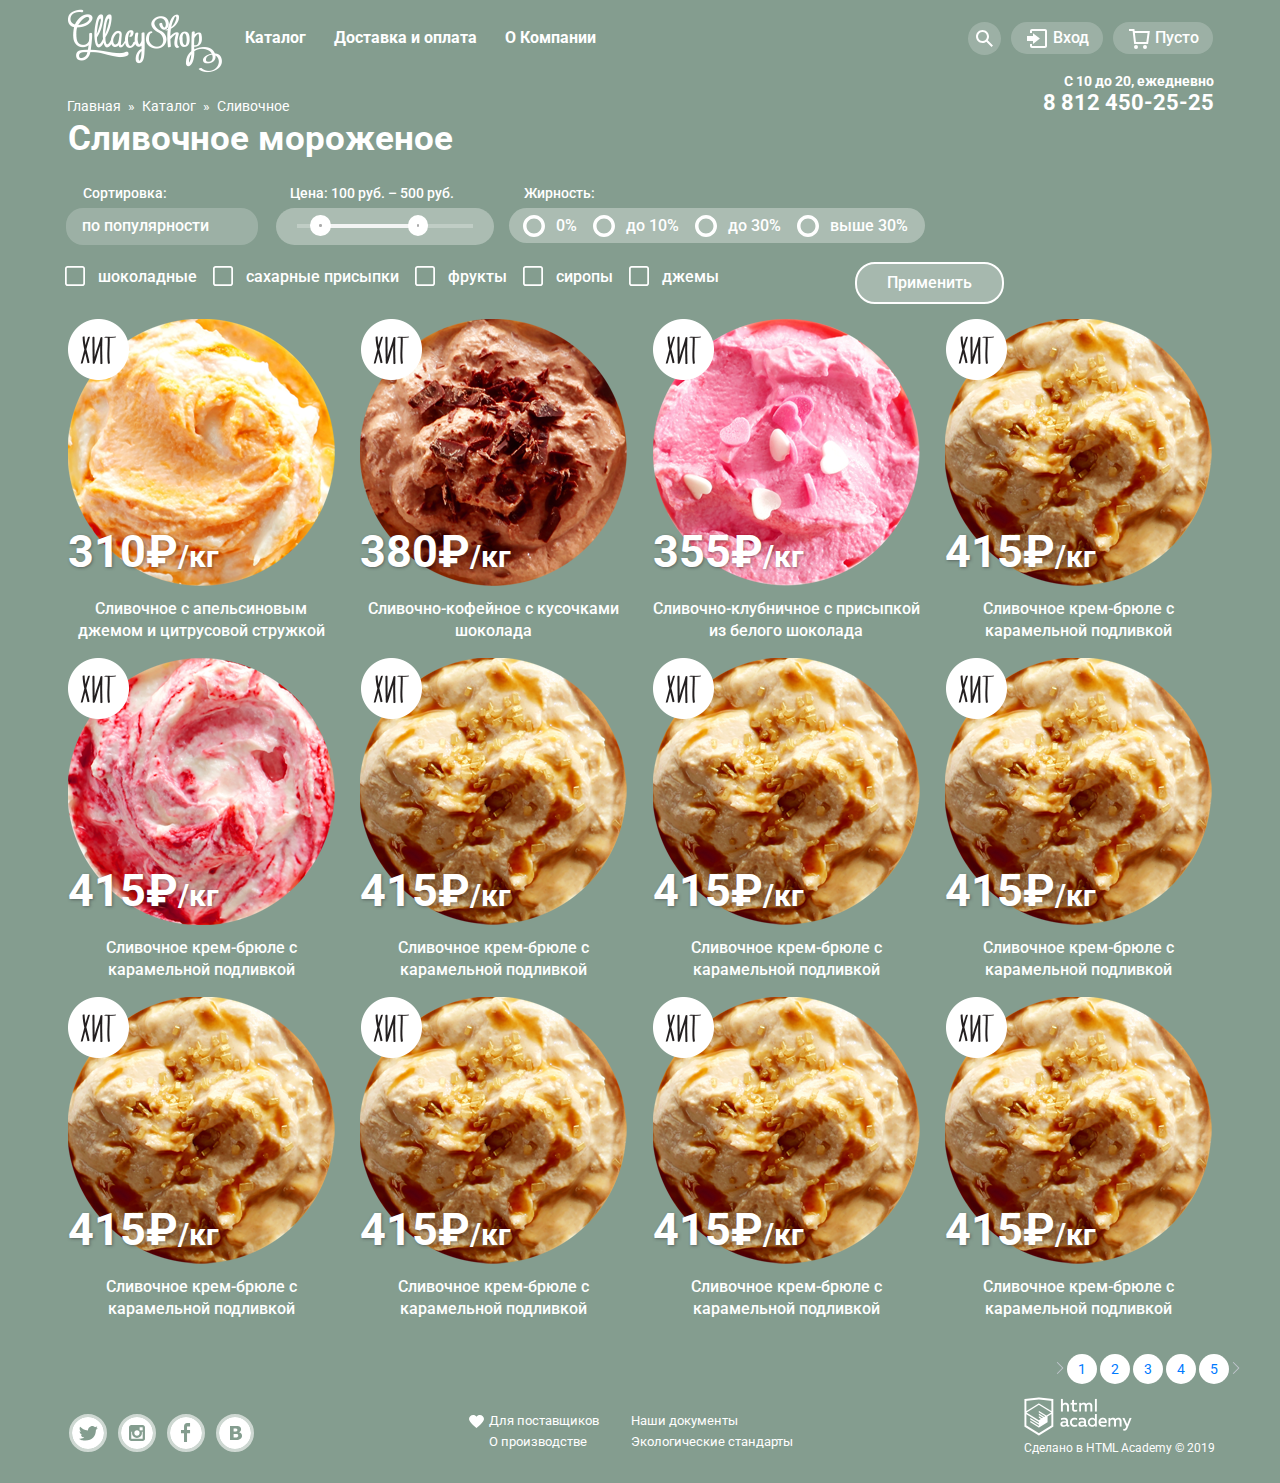
==== catalog.html @ a0095e13 "commit" ====
<!DOCTYPE html>
<html lang="en">

<head>
  <meta charset="UTF-8">
  <meta name="viewport" content="width=900, initial-scale=1.0">
  <meta http-equiv="X-UA-Compatible" content="ie=edge">
  <link href="https://fonts.googleapis.com/css?family=Roboto:700,900,500&subset=latin,cyrillic" rel="stylesheet"
    type="text/css">
  <link rel="stylesheet" href="css/bootstrap.css">
  <link rel="stylesheet" href="css/normalize.css" />
  <link rel="stylesheet" href="css/style.css" />
  <title>Document</title>
</head>

<body>
  <!--
  <input type="radio" class="visually-hidden" id="product-1" name="toggle" checked>
  <input type="radio" class="visually-hidden" id="product-2" name="toggle">
  <input type="radio" class="visually-hidden" id="product-3" name="toggle">
  -->
  <div class="wrapper-content">
    <header>
      <div class="header-container">
        <div class="col-logo">
          <a class="top-logo" href="#smth"><img src="img/top-logo.png" alt="Логотип"></a>
        </div>
        <div class="col-navigation">
          <div class="navigation-wrapper">
            <ul class="navigation-list">
              <li><a href="catalog.html">Каталог</a></li>
              <li><a href="#smth">Доставка и оплата</a></li>
              <li><a href="#smth">О Компании</a></li>
            </ul>
          </div>
        </div>
        <div class="col-profile">
          <div class="menu-item_right">
            <ul class="menu-list">
              <li><a class="cont-loupe" href="#smth"></a></li>
              <li><a class="cont-enter" href="#smth">Вход</a></li>
              <li><a class="cont-basket" href="#smth">Пусто</a></li>
            </ul>
            <div class="contacts">
              <p class="graph">С 10 до 20, ежедневно</p>
              <p class="tel">8 812 450-25-25</p>
            </div>
          </div>
        </div>
      </div>
    </header>
    <main>
      <div class="container">
        <div class="row">
          <div class="col-3">
            <div class="broadcrumps">
              <ul class="broadcrumps-list">
                <li>Главная</li>
                <li>Каталог</li>
                <li>Сливочное</li>
              </ul>
            </div>
          </div>
        </div>
      </div>
      <div class="headline">
        <div class="container">
          <div class="row">
            <div class="col-5">
              <h1 class="milky-icecream">Сливочное мороженое</h1>
            </div>
          </div>
        </div>
      </div>
      <div class="sort-wrapper">
        <div class="col-sort">
          <div class="sort">
            <p class="sort-label">Сортировка:</p>
            <p class="sort-span">по популярности</p>
          </div>
        </div>
        <div class="col-cost">
          <div class="cost">
            <p class="cost-label">Цена: 100 руб. – 500 руб.</p>
            <div class="wrapper-controller">
              <div class="long-line"></div>
              <div class="short-line"></div>
              <div class="sircle-sml_left"></div>
              <div class="sircle-sml_right"></div>
            </div>
          </div>
        </div>
        <div class="col-fatty">
          <div class="fatness-block">
            <fieldset class="fatness">
              <p class="fatness-paragraph">Жирность:</p>
              <label class="checkbox-label">
                <p><label class="filter-checkbox">
                    <input class="visually-hidden" type="checkbox">
                    <span class="checkbox-circle"></span>
                    0%
                  </label>
                </p>
                <p><label class="filter-checkbox">
                    <input class="visually-hidden" type="checkbox">
                    <span class="checkbox-circle"></span>
                    до 10%
                  </label>
                </p>
                <p><label class="filter-checkbox">
                    <input class="visually-hidden" type="checkbox">
                    <span class="checkbox-circle"></span>
                    до 30%
                  </label>
                </p>
                <p><label class="filter-checkbox">
                    <input class="visually-hidden" type="checkbox">
                    <span class="checkbox-circle"></span>
                    выше 30%
                  </label>
                </p>
              </label>
            </fieldset>
          </div>
        </div>
      </div>
      <div class="container">
        <div class="row">
          <div class="col-8">
            <div class="fillers">
              <fieldset class="square">
                <p><label class="filter-checkbox">
                    <input class="visually-hidden" type="checkbox">
                    <span class="checkbox-square"></span>
                    шоколадные
                  </label>
                </p>
                <p><label class="filter-checkbox">
                    <input class="visually-hidden" type="checkbox">
                    <span class="checkbox-square"></span>
                    сахарные присыпки
                  </label>
                </p>
                <p><label class="filter-checkbox">
                    <input class="visually-hidden" type="checkbox">
                    <span class="checkbox-square"></span>
                    фрукты
                  </label>
                </p>
                <p><label class="filter-checkbox">
                    <input class="visually-hidden" type="checkbox">
                    <span class="checkbox-square"></span>
                    сиропы
                  </label>
                </p>
                <p><label class="filter-checkbox">
                    <input class="visually-hidden" type="checkbox">
                    <span class="checkbox-square"></span>
                    джемы
                  </label>
                </p>
              </fieldset>
            </div>
          </div>
          <div class="col-1"><button class="apply-button">Применить</button></div>
        </div>
      </div>
      <section class="item-ice">
        <div class="container">
          <div class="row no-gutters">
            <div class="col-3">
              <div class="ice-wrapper">
                <img src="img/ice-1.png" alt="Картинки мороженного" class="item-ice_1" href="#smth">
                <p class="ice-cost">310₽<span>/кг</span></p>
              </div>
              <div class="text-wrapper">
                <p class="text-about-ice">Сливочное с апельсиновым джемом и цитрусовой стружкой</p>
              </div>
            </div>
            <div class="col-3">
              <div class="ice-wrapper">
                <img src="img/ice-2.png" alt="Картинки мороженного" class="item-ice_1" href="#smth">
                <p class="ice-cost">380₽<span>/кг</span></p>
              </div>
              <div class="text-wrapper">
                <p class="text-about-ice">Сливочно-кофейное с кусочками шоколада</p>
              </div>
            </div>
            <div class="col-3">
              <div class="ice-wrapper">
                <img src="img/ice-3.png" alt="Картинки мороженного" class="item-ice_1" href="#smth">
                <p class="ice-cost">355₽<span>/кг</span></p>
              </div>
              <div class="text-wrapper">
                <p class="text-about-ice">Сливочно-клубничное с присыпкой из белого шоколада</p>
              </div>
            </div>
            <div class="col-3">
              <div class="ice-wrapper">
                <img src="img/ice-4.png" alt="Картинки мороженного" class="item-ice_1" href="#smth">
                <p class="ice-cost">415₽<span>/кг</span></p>
              </div>
              <div class="text-wrapper">
                <p class="text-about-ice">Сливочное крем-брюле с карамельной подливкой</p>
              </div>
            </div>
            <!---->
            <div class="col-3">
              <div class="ice-wrapper">
                <img src="img/milky-br.png" alt="Картинки мороженного" class="item-ice_1" href="#smth">
                <p class="ice-cost">415₽<span>/кг</span></p>
              </div>
              <div class="text-wrapper">
                <p class="text-about-ice">Сливочное крем-брюле с карамельной подливкой</p>
              </div>
            </div>
            <div class="col-3">
              <div class="ice-wrapper">
                <img src="img/ice-4.png" alt="Картинки мороженного" class="item-ice_1" href="#smth">
                <p class="ice-cost">415₽<span>/кг</span></p>
              </div>
              <div class="text-wrapper">
                <p class="text-about-ice">Сливочное крем-брюле с карамельной подливкой</p>
              </div>
            </div>
            <div class="col-3">
              <div class="ice-wrapper">
                <img src="img/ice-4.png" alt="Картинки мороженного" class="item-ice_1" href="#smth">
                <p class="ice-cost">415₽<span>/кг</span></p>
              </div>
              <div class="text-wrapper">
                <p class="text-about-ice">Сливочное крем-брюле с карамельной подливкой</p>
              </div>
            </div>
            <div class="col-3">
              <div class="ice-wrapper">
                <img src="img/ice-4.png" alt="Картинки мороженного" class="item-ice_1" href="#smth">
                <p class="ice-cost">415₽<span>/кг</span></p>
              </div>
              <div class="text-wrapper">
                <p class="text-about-ice">Сливочное крем-брюле с карамельной подливкой</p>
              </div>
            </div>
            <!---->
            <!---->
            <div class="col-3">
              <div class="ice-wrapper">
                <img src="img/ice-4.png" alt="Картинки мороженного" class="item-ice_1" href="#smth">
                <p class="ice-cost">415₽<span>/кг</span></p>
              </div>
              <div class="text-wrapper">
                <p class="text-about-ice">Сливочное крем-брюле с карамельной подливкой</p>
              </div>
            </div>
            <div class="col-3">
              <div class="ice-wrapper">
                <img src="img/ice-4.png" alt="Картинки мороженного" class="item-ice_1" href="#smth">
                <p class="ice-cost">415₽<span>/кг</span></p>
              </div>
              <div class="text-wrapper">
                <p class="text-about-ice">Сливочное крем-брюле с карамельной подливкой</p>
              </div>
            </div>
            <div class="col-3">
              <div class="ice-wrapper">
                <img src="img/ice-4.png" alt="Картинки мороженного" class="item-ice_1" href="#smth">
                <p class="ice-cost">415₽<span>/кг</span></p>
              </div>
              <div class="text-wrapper">
                <p class="text-about-ice">Сливочное крем-брюле с карамельной подливкой</p>
              </div>
            </div>
            <div class="col-3">
              <div class="ice-wrapper">
                <img src="img/ice-4.png" alt="Картинки мороженного" class="item-ice_1" href="#smth">
                <p class="ice-cost">415₽<span>/кг</span></p>
              </div>
              <div class="text-wrapper">
                <p class="text-about-ice">Сливочное крем-брюле с карамельной подливкой</p>
              </div>
            </div>
            <!---->
          </div>
        </div>
      </section>
      <div class="number-page_item">
        <ul class="number-list">
          <li><a href="#smth" class="number-page">1</a></li>
          <li><a href="#smth" class="number-page">2</a></li>
          <li><a href="#smth" class="number-page">3</a></li>
          <li><a href="#smth" class="number-page">4</a></li>
          <li><a href="#smth" class="number-page">5</a></li>
        </ul>
      </div>
    </main>
    <footer>
      <div class="footer-wrapper">
        <div class="col-social">
          <ul class="social">
            <li><a href="#smth" class="social-img"><img src="img/twitter.svg" alt="Картинка социальной сети"
                  class="soc"></a></li>
            <li><a href="#smth" class="social-img"><img src="img/insta.svg" alt="Картинка социальной сети"
                  class="soc"></a></li>
            <li><a href="#smth" class="social-img"><img src="img/fb.svg" alt="Картинка социальной сети" class="soc"></a>
            </li>
            <li><a href="#smth" class="social-img"><img src="img/vk.svg" alt="Картинка социальной сети" class="soc"></a>
            </li>
          </ul>
        </div>
        <div class="col-links">
          <div class="footer-wrapp">
            <div class="suppliers">
              <ul class="adress-suppliers">
                <li><a href="#smth" class="for-supp">
                    Для поставщиков
                  </a></li>
                <li><a href="#smth" class="about-production">
                    О производстве
                  </a></li>
              </ul>
            </div>
            <div class="documents">
              <ul class="our-documents">
                <li><a href="#smth" class="documentation">
                    Наши документы
                  </a></li>
                </li>
                <li><a href="#smth" class="eco-standarts">
                    Экологические стандарты
                  </a></li>
                </li>
              </ul>
            </div>
          </div>
        </div>
        <div class="col-siteby">
          <ul class="logo-list">
            <li><a class="logo-img" href="#smth"><img src="img/logo-academy.png" alt="Логотип HTMLACADEMY">
              </a></li>
            <li>Cделано в<a class="site-by" href="#smth"> HTML Academy </a>© 2019</li>
          </ul>
        </div>
      </div>
    </footer>
</body>

</html>
---- css/style.css ----
body {
  min-width: 900px;
  margin: 0 auto;
  padding: 0;
  font-family: 'Roboto', 'PT Sans', sans-serif;
  font-size: 14px;
  color: #000000;
  background-color: #849d8f;
}
a {
  text-decoration: none;
}
ul,
li {
  padding: 0;
  margin: 0;
  list-style: none;
}
.visually-hidden {
  position: absolute;
  clip: rect(0 0 0 0);
  width: 1px;
  height: 1px;
  margin: -1px;
}
header {
  padding: 9px 0;
}
.navigation-wrapper {
  height: 100%;
  width: 100%;
  margin-left: 3px;
}
.col-logo {
  width: 154px;
}
.col-navigation {
  flex-grow: 1;
  padding: 0 2.2%;
}
.col-profile {
  width: 249px;
  position: relative;
}
.top-logo {
  margin-left: 5px;
}
.navigation-list{
  height: 100%;
  display: flex;
  align-items: center;
  margin-top: -3px;
}
.navigation-list li {
  display: inline-block;
}
.navigation-list a {
  display: block;
  color: #ffffff;
  font-family: Roboto;
  font-size: 16px;
  font-weight: 700;
  line-height: 18px;
}
.navigation-list li:nth-child(1) a{
  padding: 0px 14px 0 0;
}
.navigation-list li:nth-child(2) a{
  padding: 0px 14px;
}
.navigation-list li:nth-child(3) a{
  padding: 0px 14px;
}
.cont-loupe {
  position: relative;
  width: 33px;
  height: 33px;
  cursor: pointer;
  background-color: rgba(255,254,255,0.2);
  border-radius: 50%;
}
.cont-loupe::before {
  content: '';
  background: url(../img/loupe.svg);
  background-repeat: no-repeat;
  width: 100%;
  height: 100%;
  position: absolute;
  top: 8px;
  left: 8px;
  opacity: 1;
}
.menu-item_right {
  height: 100%;
}
.menu-list {
  height: 100%;
  display: flex;
  align-items: center;
  margin-top: -3px;
}
.menu-list li{
  display: inline-block;
}
.menu-list a {
  display: block;
  color: #ffffff;
  font-family: Roboto;
  font-size: 16px;
  font-weight: 500;
  line-height: 16px;
  align-items: center;
}
.contacts {
  position: absolute;
  right: 3px;
  top: 62px;
  text-align: right;
}
.graph {
  color: #ffffff;
  font-family: Roboto;
  font-size: 14px;
  font-weight: 700;
  line-height: 16px;
  padding: 0;
  margin: 0;
  margin: 2px 0;
}
.tel {
  color: #ffffff;
  font-family: Roboto;
  font-size: 22px;
  font-weight: 700;
  line-height: 24px;
  padding: 0;
  margin: 0;
}
.cont-enter{
  position: relative;
  background-color: rgba(255,254,255,0.2);
  padding: 8px 14px 8px 42px;
  border-radius: 20px;
  margin: 0px 10px;
}
.cont-enter::before {
  content: '';
  background: url(../img/enter.svg);
  background-repeat: no-repeat;
  width: 100%;
  height: 100%;
  position: absolute;
  top: 7px;
  left: 16px;
  opacity: 1;
}
.cont-basket {
  position: relative;
  background-color: rgba(255,254,255,0.2);
  padding: 8px 14px 8px 42px;
  border-radius: 20px;
}
.cont-basket::before {
  content: '';
  background: url(../img/basket.svg);
  background-repeat: no-repeat;
  width: 100%;
  height: 100%;
  position: absolute;
  top: 7px;
  left: 16px;
  opacity: 1;
}
.main {
  position: relative;
}
.wrapper-content {
  background-repeat: no-repeat;
  background-position: top center;
  min-width: 900px;
  max-width: 1200px;
  height: 100vw;
  position: relative;
  margin: 0 auto;
}
.header-container {
  display: flex;
  flex-wrap: wrap;
  margin: 0 auto;
  padding: 0 1.9%;
}

.slider {
  min-width: 900px;
  max-width: 1200px;
}
.slider {
  position: relative;
  padding: 280px 0 0 0;
  text-align: center;
  color: #ffffff;
  margin-bottom: 13px;
}
.slide-title {
  color: #ffffff;
  font-family: Roboto;
  font-size: 60px;
  font-weight: 700;
  line-height: 60px;
  margin: 30px 0;
}
.buttons {
  padding: 9px 41px;
  box-shadow: 0 2px 2px rgba(172, 16, 0, 0.64);
  background-color: #ffffff;
  background-image: linear-gradient(to top, #e74a35 0%, #f26843 100%);
  border-radius: 50px;
  text-shadow: 0 2px 5px rgba(160, 32, 11, 0.76);
  color: #ffffff;
  font-family: Roboto;
  font-size: 32px;
  font-weight: 700;
  line-height: 44px;
  text-decoration: none;
  border: none;
  display: inline-block;
}
.buttons:hover {
  box-shadow: 0 2px 2px #ac1000;
  background-color: rgba(255, 255, 255, 0.2);
  background-color: #ffffff;
  background: linear-gradient(to bottom, #f58669 0%, #ec6f5e 100%);
}
.buttons:active {
  box-shadow: inset 0 2px 2px #942718;
  background-color: rgba(0, 0, 0, 0.07);
  background-color: #ffffff;
  background-image: linear-gradient(to top, #f26843 0%, #e74a35 100%);
}

.slider-controls label {
  border: 2px solid #ffffff;
  border-radius: 50%;
  width: 21px;
  height: 21px;
  margin-right: 8px;
  background-color: transparent;
  cursor: pointer;
}
.slider-controls {
  position: absolute;
  bottom: 42px;
  left: 27px;
  font-size: 0;
  z-index: 20;
}
.slider-item-1,
.slider-item-2,
.slider-item-3 {
  display: none;
}
.slide-block {
  display: block;
}
.checked-bg {
  background-color: #fff !important;
}
.main-section {
  margin-bottom: 40px;
}
.product-1 {
  background-color: #849d8f;
  background-image: url("../img/slider-item1.png");
  background-repeat: no-repeat;
  background-position: top center;
}
.product-2 {
  background-color: #8996a6;
  background-image: url("../img/slider-item2.png");
  background-repeat: no-repeat;
  background-position: top center;
}
.product-3 {
  background-color: #9d8b84;
  background-image: url("../img/slider-item3.png");
  background-repeat: no-repeat;
  background-position: top center;
}
  .slider-list li {
    width: 675px;
    margin: 0 auto 30px;
  }

/* offer blocks */
.promo-container {
  display: flex;
  justify-content: space-between;
  padding: 0 2.271%;
  min-height: 100%;
}
.offer-raspberry,
.offer-chocolate {
  border-radius: 15px;
  padding: 15px 18px;
}
.raspberry-container {
  width: 48.867%;
  background-image: url("../img/raspberry.jpg");
  background-repeat: no-repeat;
  border-radius: 15px;
  padding: 15px 15px 36.1px 18.2px;
}
.chocolate-container {
  width: 48.767%;
  background-image: url("../img/chocolate.jpg");
  background-repeat: no-repeat;
  border-radius: 15px;
  padding: 15px 15px 36.1px 18.2px;
}
.buy-link {
  text-align: right;
  padding: 0 1.2%;
}
.free-raspberry,
.free-chocolate {
  color: #ffffff;
  font-family: Roboto;
  font-size: 35px;
  font-weight: 700;
  line-height: 41px;
  margin: 0;
}
.offer-text {
  color: #ffffff;
  font-family: Roboto;
  font-size: 18px;
  font-weight: 700;
  line-height: 22px;
  padding: 15.5px 1px;
  min-height: 100px;
  margin-bottom: 13px;
}
.jam,
.chocolate {
  color: #ffffff;
  font-family: Roboto;
  font-size: 18px;
  font-weight: 700;
  line-height: 24px;
  box-shadow: 0 2px 2px rgba(172, 16, 0, 0.64);
  background-color: #ffffff;
  background-image: linear-gradient(to top, #e74a35 0%, #f26843 100%);
  opacity: 0.99;
  border-radius: 20px;
}
.jam {
  padding: 10px 22px 13px;
}
.chocolate {
  padding: 10px 20px 13px;
}
/* offer blocks */

/* block with ice */
.text-about-ice {
  color: #ffffff;
  font-family: Roboto;
  font-size: 16px;
  font-weight: 500;
  line-height: 22px;
  text-align: center;
  margin-top: 12px;
}
.ice-cost {
  text-shadow: 1px 1px 3px rgba(49, 50, 53, 0.5);
  color: #ffffff;
  font-family: Roboto;
  font-size: 45px;
  font-weight: 700;
  line-height: 45px;
  position: absolute;
  bottom: -9px;
}
.ice-cost span {
  text-shadow: 1px 1px 3px rgba(49, 50, 53, 0.5);
  color: #ffffff;
  font-family: Roboto;
  font-size: 30px;
  font-weight: 700;
  line-height: 45px;
}
.text-wrapper {
  padding: 0px 12px;
}
.item-ice {
  margin-bottom: 23px;
}
.item-ice_1,
.item-ice_2,
.item-ice_3 {
  max-width: 100%;
}
.ice-wrapper {
  padding: 0 12.5px;
  position: relative;
}
.ice-wrapper::before {
  content: url("../img/hit.png");
  max-width: 100%;
  position: absolute;
  top: 0px;
  left: 13px;
}
/* block with ice */

/* about us block */
.about-shop {
  color: #323232;
  font-family: Roboto;
  font-size: 24px;
  font-weight: 500;
  line-height: 30px;
  letter-spacing: 0.2px;
  margin: 16px 1.7% 0;
}
.about-item {
  background: url("../img/wafes.jpg");
  background-repeat: repeat;
  background-position: top center;
  width: 95.5%;
  border-radius: 15px;
  margin: 0 2.3% 40px 2.3%;
  padding: 8px 0 14px 0;
}
.container-item {
  /*
  background: url("../img/wafes.jpg");
  background-repeat: no-repeat;
  background-position: top center;
  */
  display: flex;
  flex-wrap: wrap;
  /*
  width: 95.5%;
  border-radius: 15px;
  margin: 0 2.3%;
  padding: 8px 0;
  */
}
.advantages-list {
  display: flex;
  flex-wrap: wrap;
  padding: 8px 8px 0 6px;
}
.advantages-list li{
  position: relative;
  width: 50%;
  color: #323232;
  font-family: Roboto;
  font-size: 16px;
  font-weight: 400;
  line-height: 22px;
  padding: 12px 16px 5px 70px;
  margin-bottom: 6px;
}
/*
.wrapper-icecream,
.wrapper-leaf,
.wrapper-therm,
.wrapper-cow {
  flex: 0 0 50%;
  max-width: 50%;
  padding: 0 15px;
}
*/
.advantages-icecream::before {
  content: url("../img/icecream.svg");
  position: absolute;
  top: 1px;
  left: 13px;
}

.advantages-leaf::before {
  content: url("../img/leaf.svg");
  position: absolute;
  top: 1px;
  left: 13px;
}

.advantages-cow::before {
  content: url("../img/cow.svg");
  position: absolute;
  top: 1px;
  left: 13px;
}

.advantages-therm::before {
  content: url("../img/therm.svg");
  position: absolute;
  top: 1px;
  left: 13px;
}
.news {
  margin-bottom: 40px;
}
.wrapper-news {
  display: flex;
  justify-content: space-between;
  margin: 0 2.2%;
}
.about-blog,
.callback {
  flex: 0 0 48.8%;
  max-width: 48.8%;
}
.about-blog {
  background: url("../img/strawberry-bg.jpg");
  background-repeat: no-repeat;
  background-position: 0 0;
  border-radius: 15px;
  padding: 21px 1.8% 21px;
  height: 220px;
}
.new-inblog {
  color: #323232;
  font-family: Roboto;
  font-size: 16px;
  font-weight: 500;
  line-height: 22px;
  margin: 0;
  margin-bottom: 5px;
}
.ten-ways {
  color: #323232;
  font-family: Roboto;
  font-size: 24px;
  font-weight: 700;
  line-height: 30px;
  width: 290px;
}
.callback {
  background: url("../img/border-bg.jpg");
  background-repeat: no-repeat;
  background-position: 0 0;
  border-radius: 15px;
  padding: 4.5px;
  height: 220px;
}
.callback-block {
  background-color: #f8f7f4;
  border-radius: 15px;
  padding: 28px 20px;
  height: 211px;
}
.form-block {
  width: 100%;
  display: flex;
  justify-content: space-between;
}
.callback p {
  color: #5a5a5a;
  font-family: Roboto;
  font-size: 16px;
  font-weight: 400;
  line-height: 22px;
  margin-bottom: 36px;
}
.your-email {
  border: 1px solid rgba(178, 178, 178, 0.52);
  background-color: #ffffff;
  color: #999999;
  font-family: Roboto;
  font-size: 16px;
  font-weight: 400;
  line-height: 24px;
  padding: 8px 14px 10px 14px;
  border-radius: 6px;
  margin-right: 6px;
  width: 72.2%;
  display: block;
}
.send-email {
  box-shadow: 0 2px 2px rgba(172, 16, 0, 0.64);
  background-color: #e84d37;
  background-image: linear-gradient(to top, #e74a35 0%, #f26843 100%);
  border-radius: 20px;
  color: #fefefe;
  font-family: Roboto;
  font-size: 18px;
  font-weight: 700;
  line-height: 24px;
  border: none;
  padding: 9px 18px 10px 18px;
  width: 130px;
  display: block;
}
.map {
  position: relative;
  width: 100%;
  border: none;
  margin: 0 auto;
  line-height: 0;
}
.adress,
.phone {
  color: #323232;
  font-family: Roboto;
  font-size: 14px;
  font-weight: 400;
  line-height: 19px;
  margin-bottom: 2px;
}
.city,
.number {
  color: #323232;
  font-family: Roboto;
  font-size: 18px;
  font-weight: 700;
  line-height: 24px;
  margin-bottom: 14px;
}
.adress-block {
  width: 302px;
  height: 305px;
  background-color: #ffffff;
  position: absolute;
  top: 62px;
  right: 27px;
  border-radius: 15px;
  padding: 30px 25px;
}
.popup {
  box-shadow: 0 2px 2px rgba(172, 16, 0, 0.64);
  background-color: #e84d37;
  background-image: linear-gradient(to top, #e74a35 0%, #f26843 100%);
  border-radius: 10px;
  color: #fefefe;
  font-family: Roboto;
  font-size: 18px;
  font-weight: 700;
  line-height: 24px;
  border: none;
}
.map iframe {
  border: none;
}
/* about us block */

/*footer*/
footer {
  height: 103px;
}
.footer-wrapper {
  display: flex;
  flex-wrap: wrap;
  height: 100%;
  margin: 0 1.9%;
  align-items: center;
}
.col-social {
  width: 197px;
  padding: 4px 6px 0px 6px;
}
.col-siteby {
  width: 193px;
  height: 68px;
}
.logo-img img{
  margin-bottom: 3px;
}
.col-links {
  flex-grow: 1;
}
.social {
  display: flex;
  justify-content: space-between;
}
.social li{
  display: inline-block;
  border: 3px solid rgba(255,255,255, 0.6);
  border-radius: 50%;
}
.adress-suppliers a,
.our-documents a {
  color: #ffffff;
  font-family: Roboto;
  font-size: 13px;
  font-weight: 400;
  line-height: 18px;
}
.adress-suppliers li {
  position: relative;
}
.adress-suppliers li:nth-child(1)::before {
  content: url("../img/heart.svg");
  width: 15px;
  height: 13px;
  position: absolute;
  top: 3px;
  left: -20px;
  cursor: pointer;
}
.footer-wrapp {
  display: flex;
  justify-content: center;
}
.suppliers {
  text-align: left;
  padding: 0 15px;
}
.documents {
  padding: 0px 17px;
}
.logo-list li,
.site-by {
  color: #fefefe;
  font-family: Roboto;
  font-size: 12px;
  font-weight: 400;
  line-height: 18px;
}
.fatness {
  position: relative;
  padding: 0;
  margin: 0;
}
.fatness p,
.fillers p{
  position: relative;
  display: inline-block;
}
input + .checkbox-circle {
  background-image: url("../img/radio-off.svg");
  position: absolute;
  top: -1px;
  left: -1px;
  width: 22px;
  height: 22px;
}
input:checked + .checkbox-circle {
  background-image: url("../img/radio-on.svg");
  position: absolute;
  top: -1px;
  left: -1px;
  width: 22px;
  height: 22px;
}
input + .checkbox-square {
  background-image: url("../img/square-off.svg");
  position: absolute;
  top: -1px;
  left: -1px;
  width: 20px;
  height: 20px;
}
input:checked + .checkbox-square {
  background-image: url("../img/square-on.svg");
  position: absolute;
  top: -1px;
  left: -1px;
  width: 24px;
  height: 20px;
}
.apply-button {
  border: 2px solid #ffffff;
  background-color: #a6b8ae;
  padding: 10px 30px 10px 30px;
  border-radius: 20px;
  color: #ffffff;
  font-family: Roboto;
  font-size: 16px;
  font-weight: 500;
  line-height: 18px;
}
.number-page_item {
  width: 100%;
  text-align: end;
}
.number-list::before,
.number-list::after {
  content: url("../img/next-page.svg");
  cursor: pointer;
}
.number-list li{
  display: inline-block;
}
.number-page {
  padding: 7px 11px;
  background-color: #ffffff;
  border-radius: 50%;
}

/* catalog */

.broadcrumps-list {
  padding: 14px 11px 1px 11px;
}
.broadcrumps-list li {
  position: relative;
  display: inline-block;
  color: #ffffff;
  font-family: Roboto;
  font-size: 14px;
  font-weight: 400;
  line-height: 16px;
  margin: 0 17px 0 1px;
}
.broadcrumps-list li:not(:nth-child(1))::before {
  content: "»";
  color: #ffffff;
  font-family: Roboto;
  font-size: 14px;
  font-weight: 400;
  line-height: 16px;
  position: absolute;
  left: -14px;
}
.milky-icecream {
  margin: 0;
  color: #ffffff;
  font-family: Roboto;
  font-size: 35px;
  font-weight: 700;
  line-height: 41px;
  padding: 0px 13px 9px;
}
.sort-label {
  color: #ffffff;
  font-family: Roboto;
  font-size: 14px;
  font-weight: 500;
  line-height: 16px;
  padding: 17px 12px 15px 28px;
  margin: 0;
}
.sort-span{
  display: inline;
  color: #ffffff;
  font-family: Roboto;
  font-size: 16px;
  font-weight: 500;
  line-height: 18px;
  background-color: rgba(255,255,255, 0.2);
  border-radius: 17px;
  padding: 8px 49px 10px 16px;
  margin: 0 11px;
}
.sort {
  width: 250px;
}
.sort-wrapper {
  display: flex;
  flex-wrap: wrap;
  padding: 0 15px 15px;
}
.col-sort {
  flex: 0 0 18.5%;
  max-width: 18.5%;
}
.col-cost {
  flex: 0 0 19.8%;
  max-width: 19.8%;
}
.col-fatty {
  flex: 0 0 40%;
  max-width: 40%;
}
.cost {
  padding: 0 5px;
}
.cost-label {
  color: #ffffff;
  font-family: Roboto;
  font-size: 14px;
  font-weight: 500;
  line-height: 16px;
  margin: 0;
  padding: 17px 19px 7px 14px;
}
.wrapper-controller {
  background-color: #abbcb2;
  width: 218px;
  height: 37px;
  position: relative;
  border-radius: 20px;
}
.sircle-sml_left {
  width: 2.5px;
  height: 2.5px;
  background-color: #ababab;
  border: 9px solid #ffffff;
  border-radius: 50%;
  position: absolute;
  top: 7px;
  left: 34px;
  box-sizing: content-box;
  cursor: pointer;
}
.sircle-sml_right {
  width: 2.5px;
  height: 2.5px;
  background-color: #ababab;
  border: 9px solid #ffffff;
  border-radius: 50%;
  position: absolute;
  top: 7px;
  right: 66px;
  box-sizing: content-box;
  cursor: pointer;
}
.long-line {
  width: 176px;
  height: 4px;
  background-color: rgba(255, 255, 255, 0.5);
  opacity: 0.5;
  position: absolute;
  top: 16px;
  left: 21px;
}
.short-line {
  width: 107px;
  height: 4px;
  background-color: rgba(255,255,255, 0.8);
  opacity: 1;
  position: absolute; 
  top: 16px;
  left: 35px;
}
.checkbox-label p {
  margin: 0;
  padding: 0;
}
.fatness-paragraph {
  width: 100%;
  margin: 0;
  padding: 0;
  color: #ffffff;
  font-family: Roboto;
  font-size: 14px;
  font-weight: 500;
  line-height: 16px;
  padding: 0 21px;
}
.fatness-block {
  margin-top: 15px;
}
.checkbox-wrapper {
  padding: 12px 21px;
}
.checkbox-label {
  padding: 8px 0 0px 15px;
  background-color: #abbcb2;
  border-radius: 30px;
  width: 88.8%;
  margin: 4px 6px;
}
.filter-checkbox {
  margin-left: 32px;
  margin-right: 14px;
  color: #ffffff;
  font-family: Roboto;
  font-size: 16px;
  font-weight: 500;
  line-height: 18px;
  cursor: pointer;
}
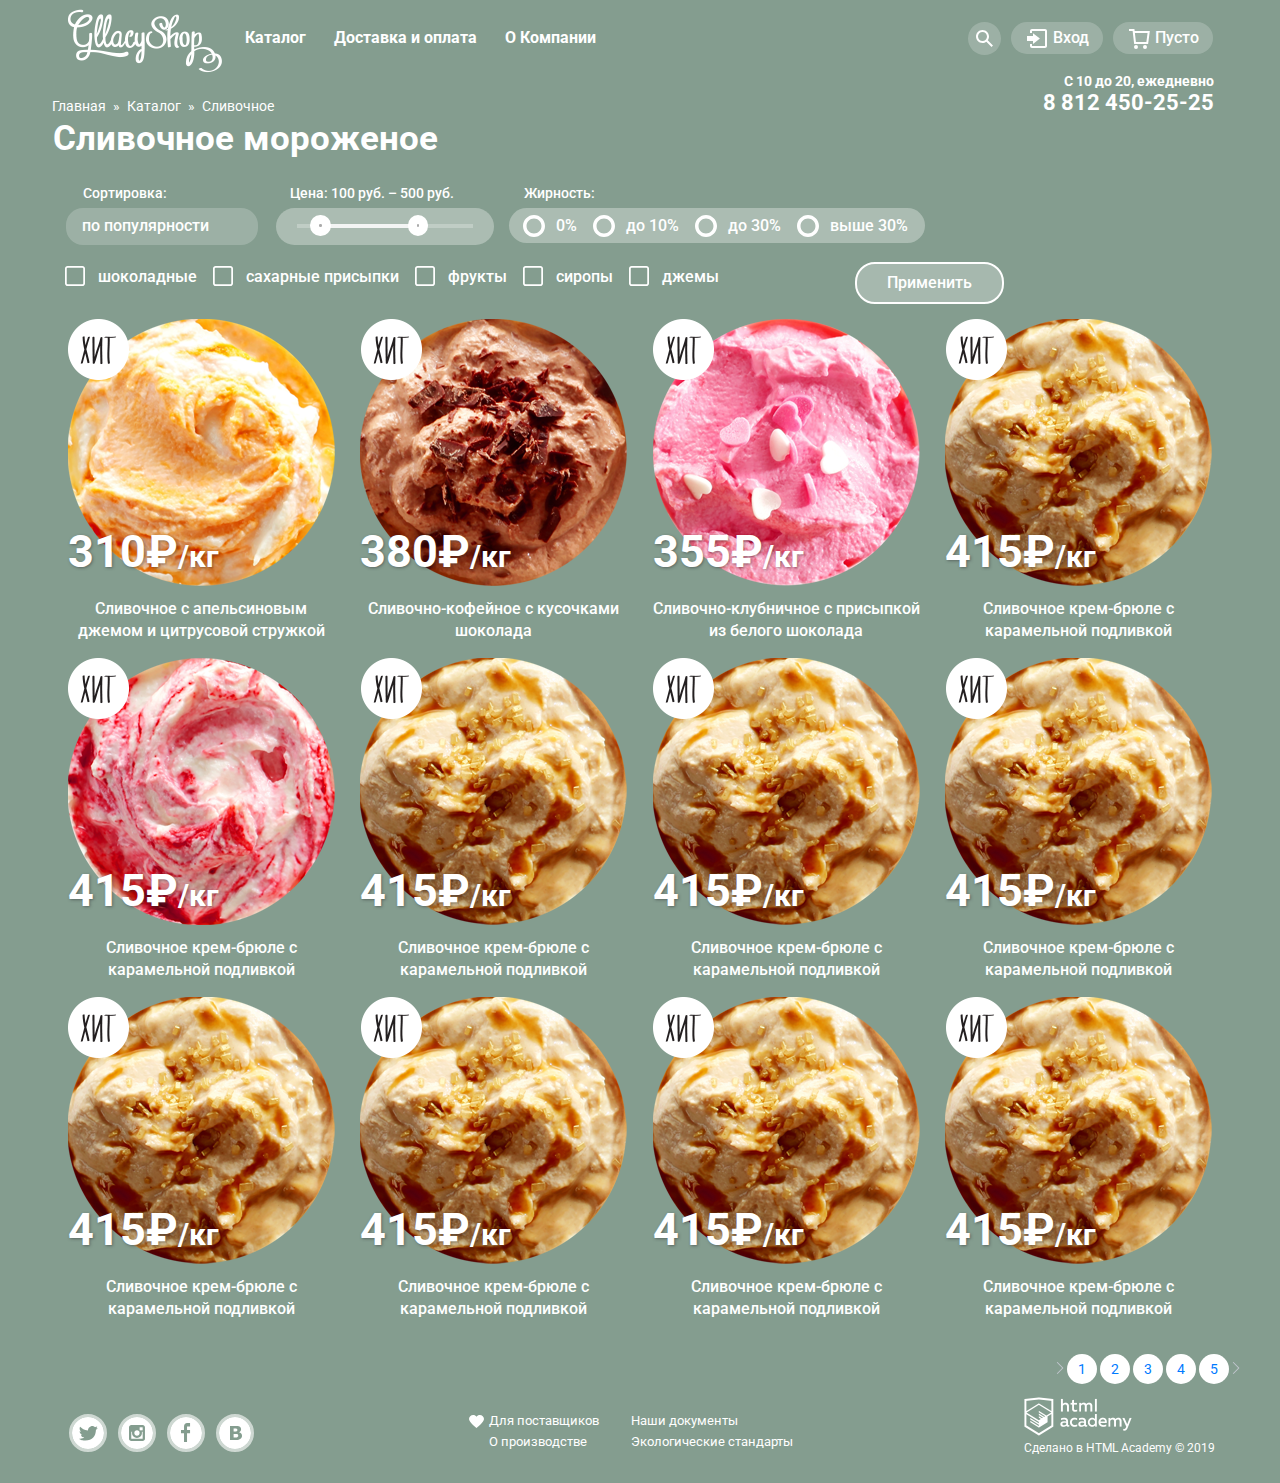
==== commit ff0e8353: "commit" ====
--- a/catalog.html
+++ b/catalog.html
@@ -50,27 +50,17 @@
       </div>
     </header>
     <main>
-      <div class="container">
-        <div class="row">
-          <div class="col-3">
-            <div class="broadcrumps">
-              <ul class="broadcrumps-list">
-                <li>Главная</li>
-                <li>Каталог</li>
-                <li>Сливочное</li>
-              </ul>
-            </div>
-          </div>
-        </div>
+      <div class="col-broadcrumps">
+          <ul class="broadcrumps-list">
+            <li>Главная</li>
+            <li>Каталог</li>
+            <li>Сливочное</li>
+          </ul>
       </div>
       <div class="headline">
-        <div class="container">
-          <div class="row">
-            <div class="col-5">
+            <div class="col-header">
               <h1 class="milky-icecream">Сливочное мороженое</h1>
             </div>
-          </div>
-        </div>
       </div>
       <div class="sort-wrapper">
         <div class="col-sort">
--- a/css/style.css
+++ b/css/style.css
@@ -963,4 +963,8 @@
   font-weight: 500;
   line-height: 18px;
   cursor: pointer;
+}
+.col-broadcrumps {
+  display: flex;
+  min-width: 70%;
 }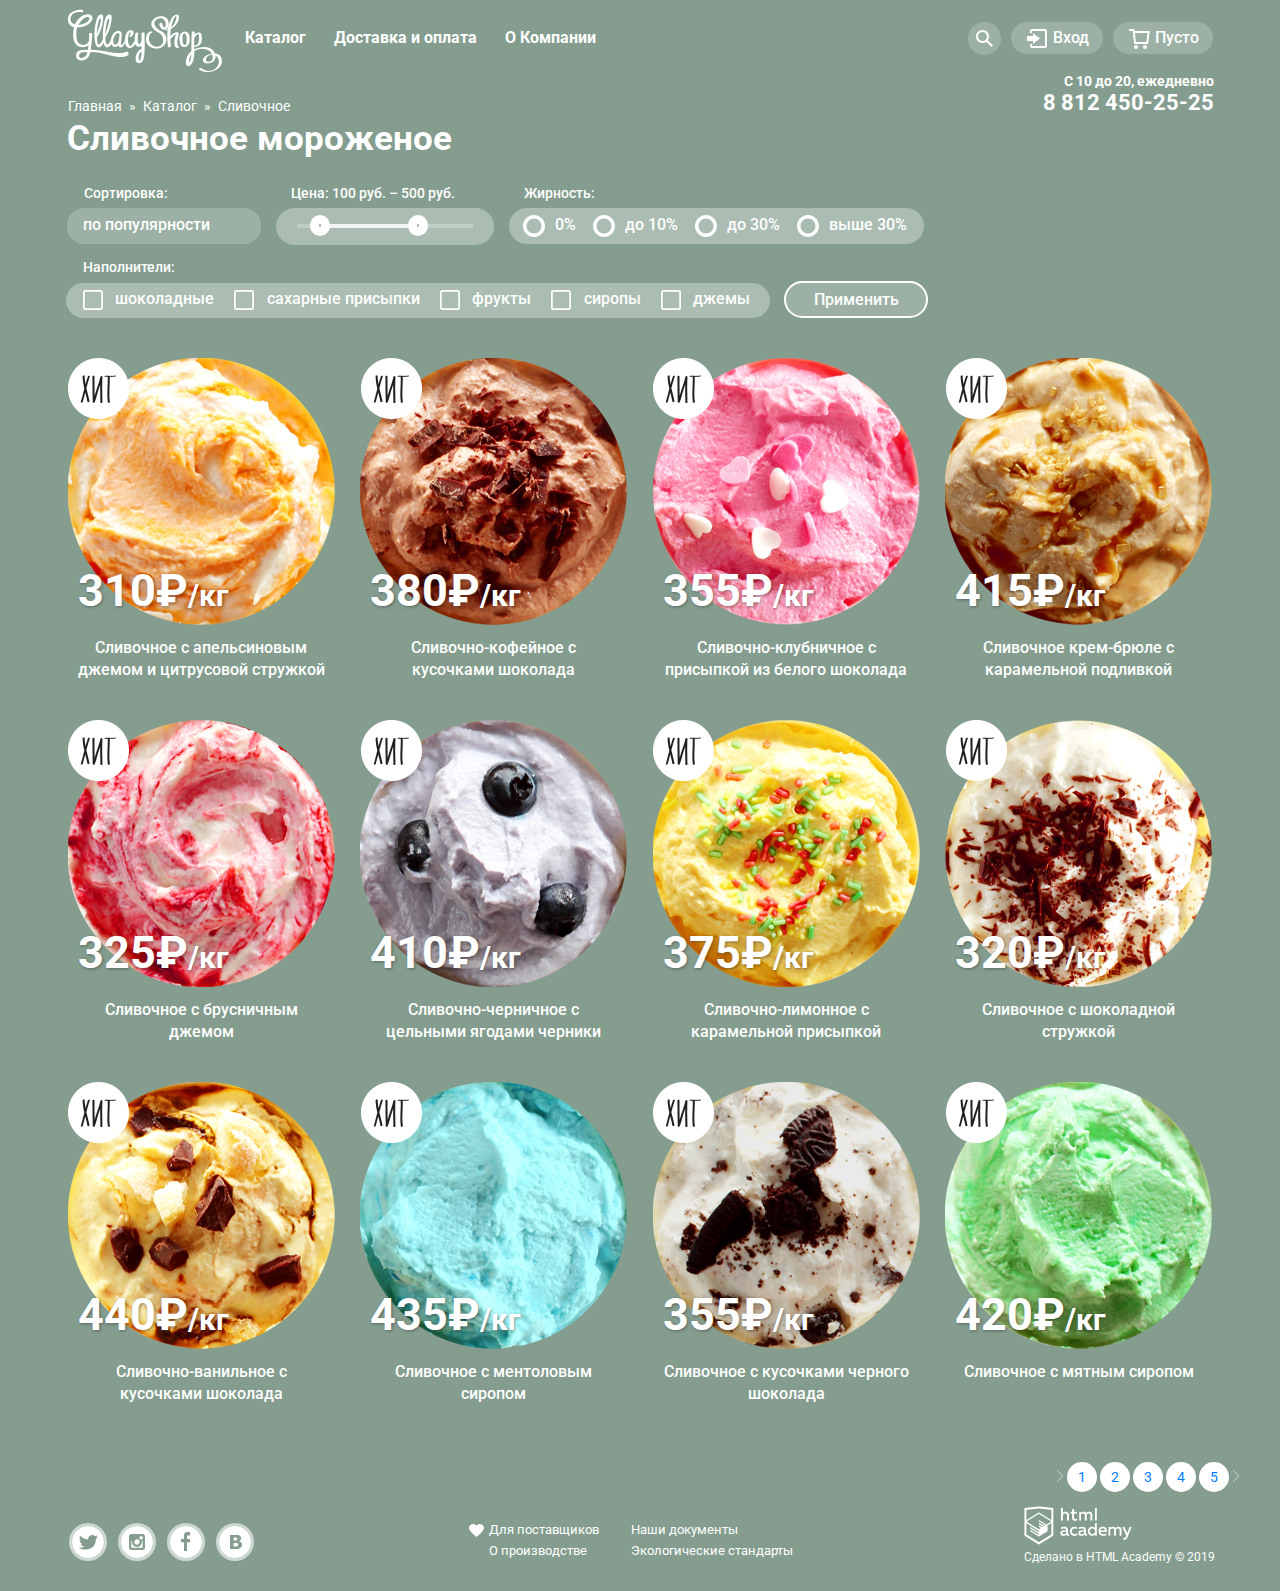
==== commit c6b3a201: "commit" ====
--- a/catalog.html
+++ b/catalog.html
@@ -51,109 +51,100 @@
     </header>
     <main>
       <div class="col-broadcrumps">
-          <ul class="broadcrumps-list">
-            <li>Главная</li>
-            <li>Каталог</li>
-            <li>Сливочное</li>
-          </ul>
+        <ul class="broadcrumps-list">
+          <li>Главная</li>
+          <li>Каталог</li>
+          <li>Сливочное</li>
+        </ul>
       </div>
       <div class="headline">
-            <div class="col-header">
-              <h1 class="milky-icecream">Сливочное мороженое</h1>
-            </div>
+        <div class="col-header">
+          <h1 class="milky-icecream">Сливочное мороженое</h1>
+        </div>
       </div>
       <div class="sort-wrapper">
-        <div class="col-sort">
-          <div class="sort">
-            <p class="sort-label">Сортировка:</p>
-            <p class="sort-span">по популярности</p>
-          </div>
-        </div>
-        <div class="col-cost">
-          <div class="cost">
-            <p class="cost-label">Цена: 100 руб. – 500 руб.</p>
+        <form action="GET">
+          <fieldset class="col-sort">
+            <legend class="legend-sort">Сортировка:</legend>
+            <div class="sort-span">по популярности</div>
+          </fieldset>
+          <fieldset class="col-cost">
+            <legend class="legend-cost">Цена: 100 руб. – 500 руб.</legend>
             <div class="wrapper-controller">
               <div class="long-line"></div>
               <div class="short-line"></div>
               <div class="sircle-sml_left"></div>
               <div class="sircle-sml_right"></div>
             </div>
-          </div>
-        </div>
-        <div class="col-fatty">
-          <div class="fatness-block">
-            <fieldset class="fatness">
-              <p class="fatness-paragraph">Жирность:</p>
+          </fieldset>
+          <fieldset class="col-fatty">
+            <legend class="legend-fatty">Жирность:</legend>
+            <div class="fatness">
               <label class="checkbox-label">
-                <p><label class="filter-checkbox">
+                <p><label class="filter-checkbox-circle">
                     <input class="visually-hidden" type="checkbox">
                     <span class="checkbox-circle"></span>
                     0%
                   </label>
                 </p>
-                <p><label class="filter-checkbox">
+                <p><label class="filter-checkbox-circle">
                     <input class="visually-hidden" type="checkbox">
                     <span class="checkbox-circle"></span>
                     до 10%
                   </label>
                 </p>
-                <p><label class="filter-checkbox">
+                <p><label class="filter-checkbox-circle">
                     <input class="visually-hidden" type="checkbox">
                     <span class="checkbox-circle"></span>
                     до 30%
                   </label>
                 </p>
-                <p><label class="filter-checkbox">
+                <p><label class="filter-checkbox-circle">
                     <input class="visually-hidden" type="checkbox">
                     <span class="checkbox-circle"></span>
                     выше 30%
                   </label>
                 </p>
               </label>
-            </fieldset>
-          </div>
-        </div>
-      </div>
-      <div class="container">
-        <div class="row">
-          <div class="col-8">
+            </div>
+          </fieldset>
+          <fieldset class="col-fillers">
+            <legend class="legend-fill">Наполнители:</legend>
             <div class="fillers">
-              <fieldset class="square">
-                <p><label class="filter-checkbox">
-                    <input class="visually-hidden" type="checkbox">
-                    <span class="checkbox-square"></span>
-                    шоколадные
-                  </label>
-                </p>
-                <p><label class="filter-checkbox">
-                    <input class="visually-hidden" type="checkbox">
-                    <span class="checkbox-square"></span>
-                    сахарные присыпки
-                  </label>
-                </p>
-                <p><label class="filter-checkbox">
-                    <input class="visually-hidden" type="checkbox">
-                    <span class="checkbox-square"></span>
-                    фрукты
-                  </label>
-                </p>
-                <p><label class="filter-checkbox">
-                    <input class="visually-hidden" type="checkbox">
-                    <span class="checkbox-square"></span>
-                    сиропы
-                  </label>
-                </p>
-                <p><label class="filter-checkbox">
-                    <input class="visually-hidden" type="checkbox">
-                    <span class="checkbox-square"></span>
-                    джемы
-                  </label>
-                </p>
-              </fieldset>
-            </div>
-          </div>
-          <div class="col-1"><button class="apply-button">Применить</button></div>
-        </div>
+              <p><label class="filter-checkbox-square">
+                  <input class="visually-hidden" type="checkbox">
+                  <span class="checkbox-square"></span>
+                  шоколадные
+                </label>
+              </p>
+              <p><label class="filter-checkbox-square">
+                  <input class="visually-hidden" type="checkbox">
+                  <span class="checkbox-square"></span>
+                  сахарные присыпки
+                </label>
+              </p>
+              <p><label class="filter-checkbox-square">
+                  <input class="visually-hidden" type="checkbox">
+                  <span class="checkbox-square"></span>
+                  фрукты
+                </label>
+              </p>
+              <p><label class="filter-checkbox-square">
+                  <input class="visually-hidden" type="checkbox">
+                  <span class="checkbox-square"></span>
+                  сиропы
+                </label>
+              </p>
+              <p><label class="filter-checkbox-square">
+                  <input class="visually-hidden" type="checkbox">
+                  <span class="checkbox-square"></span>
+                  джемы
+                </label>
+              </p>
+            </div>
+          </fieldset>
+          <button class="accept">Применить</button>
+        </form>
       </div>
       <section class="item-ice">
         <div class="container">
@@ -198,75 +189,75 @@
             <div class="col-3">
               <div class="ice-wrapper">
                 <img src="img/milky-br.png" alt="Картинки мороженного" class="item-ice_1" href="#smth">
-                <p class="ice-cost">415₽<span>/кг</span></p>
-              </div>
-              <div class="text-wrapper">
-                <p class="text-about-ice">Сливочное крем-брюле с карамельной подливкой</p>
-              </div>
-            </div>
-            <div class="col-3">
-              <div class="ice-wrapper">
-                <img src="img/ice-4.png" alt="Картинки мороженного" class="item-ice_1" href="#smth">
-                <p class="ice-cost">415₽<span>/кг</span></p>
-              </div>
-              <div class="text-wrapper">
-                <p class="text-about-ice">Сливочное крем-брюле с карамельной подливкой</p>
-              </div>
-            </div>
-            <div class="col-3">
-              <div class="ice-wrapper">
-                <img src="img/ice-4.png" alt="Картинки мороженного" class="item-ice_1" href="#smth">
-                <p class="ice-cost">415₽<span>/кг</span></p>
-              </div>
-              <div class="text-wrapper">
-                <p class="text-about-ice">Сливочное крем-брюле с карамельной подливкой</p>
-              </div>
-            </div>
-            <div class="col-3">
-              <div class="ice-wrapper">
-                <img src="img/ice-4.png" alt="Картинки мороженного" class="item-ice_1" href="#smth">
-                <p class="ice-cost">415₽<span>/кг</span></p>
-              </div>
-              <div class="text-wrapper">
-                <p class="text-about-ice">Сливочное крем-брюле с карамельной подливкой</p>
+                <p class="ice-cost">325₽<span>/кг</span></p>
+              </div>
+              <div class="text-wrapper">
+                <p class="text-about-ice">Сливочное с брусничным джемом</p>
+              </div>
+            </div>
+            <div class="col-3">
+              <div class="ice-wrapper">
+                <img src="img/milky-bl.png" alt="Картинки мороженного" class="item-ice_1" href="#smth">
+                <p class="ice-cost">410₽<span>/кг</span></p>
+              </div>
+              <div class="text-wrapper">
+                <p class="text-about-ice">Сливочно-черничное с цельными ягодами черники</p>
+              </div>
+            </div>
+            <div class="col-3">
+              <div class="ice-wrapper">
+                <img src="img/milky-yel.png" alt="Картинки мороженного" class="item-ice_1" href="#smth">
+                <p class="ice-cost">375₽<span>/кг</span></p>
+              </div>
+              <div class="text-wrapper">
+                <p class="text-about-ice">Сливочно-лимонное с карамельной присыпкой</p>
+              </div>
+            </div>
+            <div class="col-3">
+              <div class="ice-wrapper">
+                <img src="img/milky-wh.png" alt="Картинки мороженного" class="item-ice_1" href="#smth">
+                <p class="ice-cost">320₽<span>/кг</span></p>
+              </div>
+              <div class="text-wrapper">
+                <p class="text-about-ice">Сливочное с шоколадной стружкой</p>
               </div>
             </div>
             <!---->
             <!---->
             <div class="col-3">
               <div class="ice-wrapper">
-                <img src="img/ice-4.png" alt="Картинки мороженного" class="item-ice_1" href="#smth">
-                <p class="ice-cost">415₽<span>/кг</span></p>
-              </div>
-              <div class="text-wrapper">
-                <p class="text-about-ice">Сливочное крем-брюле с карамельной подливкой</p>
-              </div>
-            </div>
-            <div class="col-3">
-              <div class="ice-wrapper">
-                <img src="img/ice-4.png" alt="Картинки мороженного" class="item-ice_1" href="#smth">
-                <p class="ice-cost">415₽<span>/кг</span></p>
-              </div>
-              <div class="text-wrapper">
-                <p class="text-about-ice">Сливочное крем-брюле с карамельной подливкой</p>
-              </div>
-            </div>
-            <div class="col-3">
-              <div class="ice-wrapper">
-                <img src="img/ice-4.png" alt="Картинки мороженного" class="item-ice_1" href="#smth">
-                <p class="ice-cost">415₽<span>/кг</span></p>
-              </div>
-              <div class="text-wrapper">
-                <p class="text-about-ice">Сливочное крем-брюле с карамельной подливкой</p>
-              </div>
-            </div>
-            <div class="col-3">
-              <div class="ice-wrapper">
-                <img src="img/ice-4.png" alt="Картинки мороженного" class="item-ice_1" href="#smth">
-                <p class="ice-cost">415₽<span>/кг</span></p>
-              </div>
-              <div class="text-wrapper">
-                <p class="text-about-ice">Сливочное крем-брюле с карамельной подливкой</p>
+                <img src="img/milky-gr.png" alt="Картинки мороженного" class="item-ice_1" href="#smth">
+                <p class="ice-cost">440₽<span>/кг</span></p>
+              </div>
+              <div class="text-wrapper">
+                <p class="text-about-ice">Сливочно-ванильное с кусочками шоколада</p>
+              </div>
+            </div>
+            <div class="col-3">
+              <div class="ice-wrapper">
+                <img src="img/milky-blue.png" alt="Картинки мороженного" class="item-ice_1" href="#smth">
+                <p class="ice-cost">435₽<span>/кг</span></p>
+              </div>
+              <div class="text-wrapper">
+                <p class="text-about-ice">Сливочноe с ментоловым сиропом</p>
+              </div>
+            </div>
+            <div class="col-3">
+              <div class="ice-wrapper">
+                <img src="img/milky-chk.png" alt="Картинки мороженного" class="item-ice_1" href="#smth">
+                <p class="ice-cost">355₽<span>/кг</span></p>
+              </div>
+              <div class="text-wrapper">
+                <p class="text-about-ice">Сливочное с кусочками черного шоколада</p>
+              </div>
+            </div>
+            <div class="col-3">
+              <div class="ice-wrapper">
+                <img src="img/milky-pist.png" alt="Картинки мороженного" class="item-ice_1" href="#smth">
+                <p class="ice-cost">420₽<span>/кг</span></p>
+              </div>
+              <div class="text-wrapper">
+                <p class="text-about-ice">Сливочное с мятным сиропом</p>
               </div>
             </div>
             <!---->
--- a/css/style.css
+++ b/css/style.css
@@ -22,6 +22,10 @@
   width: 1px;
   height: 1px;
   margin: -1px;
+}
+label {
+  margin: 0;
+  padding: 0;
 }
 header {
   padding: 9px 0;
@@ -724,40 +728,53 @@
   padding: 0;
   margin: 0;
 }
-.fatness p,
-.fillers p{
+.fillers {
+  background-color: #abbcb2;
+  border-radius: 30px;
+  width: 704px;
+}
+.fatness p {
   position: relative;
   display: inline-block;
+}
+.fillers p {
+  position: relative;
+  display: inline-block;
+  margin: 0;
+  padding: 0;
+}
+.fillers label {
+  margin-bottom: 0px;
 }
 input + .checkbox-circle {
   background-image: url("../img/radio-off.svg");
   position: absolute;
-  top: -1px;
-  left: -1px;
+  top: 7px;
+  left: 14px;
   width: 22px;
   height: 22px;
 }
 input:checked + .checkbox-circle {
   background-image: url("../img/radio-on.svg");
   position: absolute;
-  top: -1px;
-  left: -1px;
+  top: 7px;
+  left: 14px;
   width: 22px;
   height: 22px;
 }
 input + .checkbox-square {
   background-image: url("../img/square-off.svg");
   position: absolute;
-  top: -1px;
-  left: -1px;
+  top: 7px;
+  left: 17px;
   width: 20px;
   height: 20px;
 }
 input:checked + .checkbox-square {
   background-image: url("../img/square-on.svg");
   position: absolute;
-  top: -1px;
-  left: -1px;
+  top: 7px;
+  left: 17px;
   width: 24px;
   height: 20px;
 }
@@ -793,7 +810,7 @@
 /* catalog */
 
 .broadcrumps-list {
-  padding: 14px 11px 1px 11px;
+  padding: 14px 11px 1px 26.5px;
 }
 .broadcrumps-list li {
   position: relative;
@@ -822,7 +839,8 @@
   font-size: 35px;
   font-weight: 700;
   line-height: 41px;
-  padding: 0px 13px 9px;
+  padding: 0px 27px;
+  margin-bottom: 9px;
 }
 .sort-label {
   color: #ffffff;
@@ -830,11 +848,10 @@
   font-size: 14px;
   font-weight: 500;
   line-height: 16px;
-  padding: 17px 12px 15px 28px;
+  padding: 18px 11px 6px 28px;
   margin: 0;
 }
 .sort-span{
-  display: inline;
   color: #ffffff;
   font-family: Roboto;
   font-size: 16px;
@@ -842,28 +859,71 @@
   line-height: 18px;
   background-color: rgba(255,255,255, 0.2);
   border-radius: 17px;
-  padding: 8px 49px 10px 16px;
-  margin: 0 11px;
-}
-.sort {
-  width: 250px;
+  padding: 8px 25px 10px 16px;
+  margin-left: 12px;
 }
 .sort-wrapper {
+  padding: 15px 15px;
+  margin-bottom: 23px;
+}
+.sort-wrapper fieldset {
+  display: block;
+}
+.sort-wrapper legend {
+  color: #ffffff;
+  font-family: Roboto;
+  font-size: 14px;
+  font-weight: 500;
+  line-height: 16px;
+}
+.legend-sort {
+  padding: 0;
+  margin: 0;
+  padding: 2px 20px 7px 29px;
+}
+.legend-cost {
+  padding: 0;
+  margin: 0;
+  padding: 2px 20px 7px 15px;
+}
+.legend-fatty {
+  padding: 0;
+  margin: 0;
+  padding: 2px 15px 7px 15px;
+}
+.legend-fill {
+  padding: 14px 16px 6px 17px;
+  margin: 0;
+}
+.sort-wrapper form {
+  width: 875px;
   display: flex;
   flex-wrap: wrap;
-  padding: 0 15px 15px;
 }
 .col-sort {
-  flex: 0 0 18.5%;
-  max-width: 18.5%;
+  padding: 0;
+  margin: 0;
+  width: 23.521%;
+  margin-right: 7.5px;
 }
 .col-cost {
-  flex: 0 0 19.8%;
-  max-width: 19.8%;
+  padding: 0;
+  margin: 0;
+  width: 24.99%;
+  margin: 0 7.5px;
 }
 .col-fatty {
-  flex: 0 0 40%;
-  max-width: 40%;
+  position: relative;
+  padding: 0;
+  margin: 0;
+  width: 47.411%;
+  margin-left: 7.5px;
+}
+.col-fillers {
+  position: relative;
+  padding: 0;
+  margin: 0;
+  padding: 2px 11px;
 }
 .cost {
   padding: 0 5px;
@@ -875,11 +935,10 @@
   font-weight: 500;
   line-height: 16px;
   margin: 0;
-  padding: 17px 19px 7px 14px;
+  padding: 17px 9px 7px 14px;
 }
 .wrapper-controller {
   background-color: #abbcb2;
-  width: 218px;
   height: 37px;
   position: relative;
   border-radius: 20px;
@@ -931,40 +990,64 @@
   padding: 0;
 }
 .fatness-paragraph {
+  margin: 0;
+  color: #ffffff;
+  font-family: Roboto;
+  font-size: 14px;
+  font-weight: 500;
+  line-height: 16px;
+  padding: 0 16px;
   width: 100%;
-  margin: 0;
-  padding: 0;
-  color: #ffffff;
-  font-family: Roboto;
-  font-size: 14px;
-  font-weight: 500;
-  line-height: 16px;
-  padding: 0 21px;
-}
-.fatness-block {
-  margin-top: 15px;
 }
 .checkbox-wrapper {
   padding: 12px 21px;
 }
 .checkbox-label {
-  padding: 8px 0 0px 15px;
+  margin: 0;
+  padding: 0;
   background-color: #abbcb2;
   border-radius: 30px;
-  width: 88.8%;
-  margin: 4px 6px;
-}
-.filter-checkbox {
-  margin-left: 32px;
-  margin-right: 14px;
+  width: 100%;
+}
+.filter-checkbox-circle {
   color: #ffffff;
   font-family: Roboto;
   font-size: 16px;
   font-weight: 500;
   line-height: 18px;
   cursor: pointer;
+  padding: 8px 0px 10px 46px;
+}
+.filter-checkbox-square {
+  color: #ffffff;
+  font-family: Roboto;
+  font-size: 16px;
+  font-weight: 500;
+  line-height: 18px;
+  cursor: pointer;
+  padding: 7px 0px 10px 49.4px;
 }
 .col-broadcrumps {
   display: flex;
   min-width: 70%;
+}
+.accept {
+  color: #ffffff;
+  font-family: Roboto;
+  font-size: 16px;
+  font-weight: 500;
+  line-height: 18px;
+  border: 2px solid #ffffff;
+  background-color: rgba(255, 255, 255, 0.2);
+  width: 144px;
+  height: 37px;
+  border-radius: 20px;
+  margin-top: 36px;
+  margin-left: 3px;
+}
+.item-ice .col-3 {
+  margin-bottom: 23px;
+}
+.item-ice .col-3 p {
+  padding: 0 10px;
 }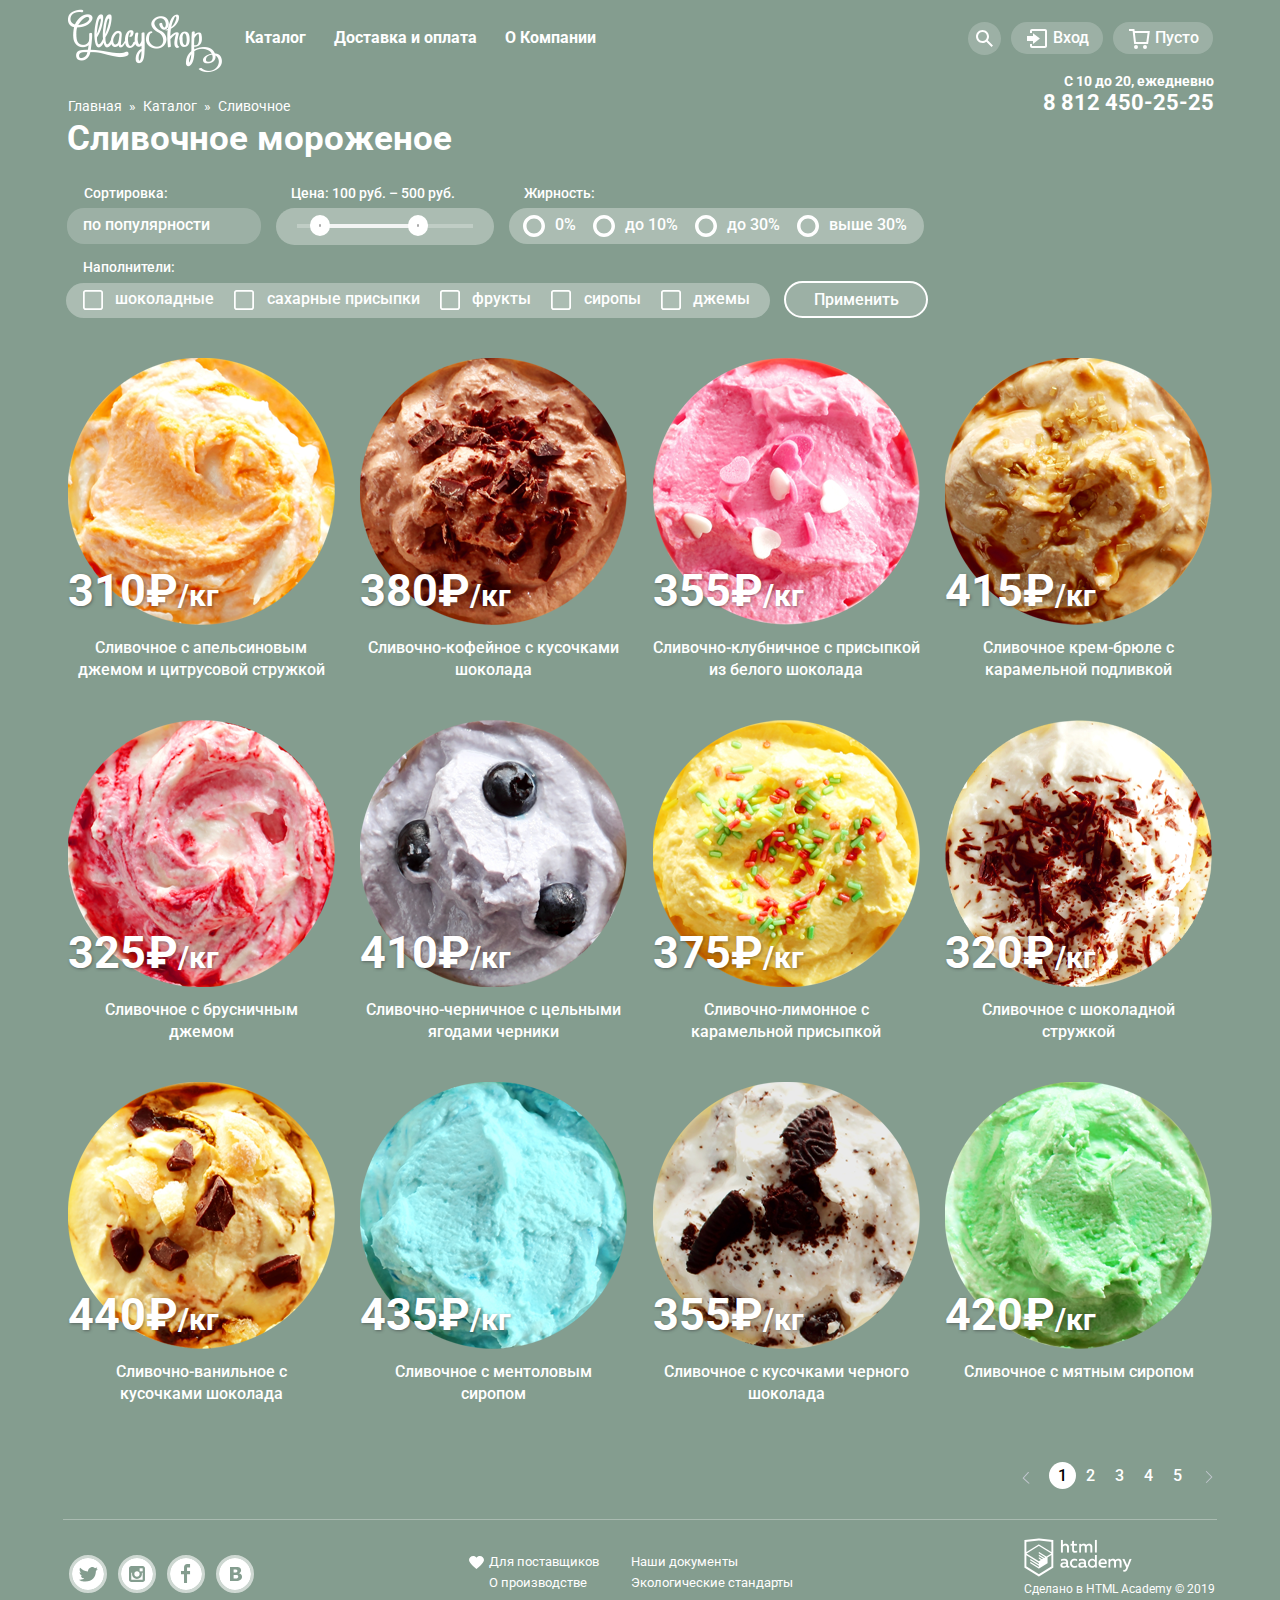
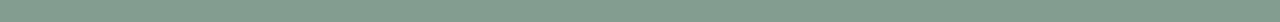
==== commit 21bb92df: "commit" ====
--- a/catalog.html
+++ b/catalog.html
@@ -146,11 +146,11 @@
           <button class="accept">Применить</button>
         </form>
       </div>
-      <section class="item-ice">
+      <section class="item-ice_catalog">
         <div class="container">
           <div class="row no-gutters">
             <div class="col-3">
-              <div class="ice-wrapper">
+              <div class="ice-wrapper_catalog">
                 <img src="img/ice-1.png" alt="Картинки мороженного" class="item-ice_1" href="#smth">
                 <p class="ice-cost">310₽<span>/кг</span></p>
               </div>
@@ -159,7 +159,7 @@
               </div>
             </div>
             <div class="col-3">
-              <div class="ice-wrapper">
+              <div class="ice-wrapper_catalog">
                 <img src="img/ice-2.png" alt="Картинки мороженного" class="item-ice_1" href="#smth">
                 <p class="ice-cost">380₽<span>/кг</span></p>
               </div>
@@ -168,7 +168,7 @@
               </div>
             </div>
             <div class="col-3">
-              <div class="ice-wrapper">
+              <div class="ice-wrapper_catalog">
                 <img src="img/ice-3.png" alt="Картинки мороженного" class="item-ice_1" href="#smth">
                 <p class="ice-cost">355₽<span>/кг</span></p>
               </div>
@@ -177,7 +177,7 @@
               </div>
             </div>
             <div class="col-3">
-              <div class="ice-wrapper">
+              <div class="ice-wrapper_catalog">
                 <img src="img/ice-4.png" alt="Картинки мороженного" class="item-ice_1" href="#smth">
                 <p class="ice-cost">415₽<span>/кг</span></p>
               </div>
@@ -187,34 +187,34 @@
             </div>
             <!---->
             <div class="col-3">
-              <div class="ice-wrapper">
+              <div class="ice-wrapper_catalog">
                 <img src="img/milky-br.png" alt="Картинки мороженного" class="item-ice_1" href="#smth">
                 <p class="ice-cost">325₽<span>/кг</span></p>
               </div>
-              <div class="text-wrapper">
-                <p class="text-about-ice">Сливочное с брусничным джемом</p>
-              </div>
-            </div>
-            <div class="col-3">
-              <div class="ice-wrapper">
+              <div class="text-wrapper_catalog">
+                <p class="text-about-ice">Сливочное с брусничным<br> джемом</p>
+              </div>
+            </div>
+            <div class="col-3">
+              <div class="ice-wrapper_catalog">
                 <img src="img/milky-bl.png" alt="Картинки мороженного" class="item-ice_1" href="#smth">
                 <p class="ice-cost">410₽<span>/кг</span></p>
               </div>
-              <div class="text-wrapper">
+              <div class="text-wrapper_catalog">
                 <p class="text-about-ice">Сливочно-черничное с цельными ягодами черники</p>
               </div>
             </div>
             <div class="col-3">
-              <div class="ice-wrapper">
+              <div class="ice-wrapper_catalog">
                 <img src="img/milky-yel.png" alt="Картинки мороженного" class="item-ice_1" href="#smth">
                 <p class="ice-cost">375₽<span>/кг</span></p>
               </div>
               <div class="text-wrapper">
-                <p class="text-about-ice">Сливочно-лимонное с карамельной присыпкой</p>
-              </div>
-            </div>
-            <div class="col-3">
-              <div class="ice-wrapper">
+                <p class="text-about-ice">Сливочно-лимонное с<br> карамельной присыпкой</p>
+              </div>
+            </div>
+            <div class="col-3">
+              <div class="ice-wrapper_catalog">
                 <img src="img/milky-wh.png" alt="Картинки мороженного" class="item-ice_1" href="#smth">
                 <p class="ice-cost">320₽<span>/кг</span></p>
               </div>
@@ -225,38 +225,38 @@
             <!---->
             <!---->
             <div class="col-3">
-              <div class="ice-wrapper">
+              <div class="ice-wrapper_catalog">
                 <img src="img/milky-gr.png" alt="Картинки мороженного" class="item-ice_1" href="#smth">
                 <p class="ice-cost">440₽<span>/кг</span></p>
               </div>
-              <div class="text-wrapper">
-                <p class="text-about-ice">Сливочно-ванильное с кусочками шоколада</p>
-              </div>
-            </div>
-            <div class="col-3">
-              <div class="ice-wrapper">
+              <div class="text-wrapper_catalog">
+                <p class="text-about-ice">Сливочно-ванильное с<br> кусочками шоколада</p>
+              </div>
+            </div>
+            <div class="col-3">
+              <div class="ice-wrapper_catalog">
                 <img src="img/milky-blue.png" alt="Картинки мороженного" class="item-ice_1" href="#smth">
                 <p class="ice-cost">435₽<span>/кг</span></p>
               </div>
-              <div class="text-wrapper">
-                <p class="text-about-ice">Сливочноe с ментоловым сиропом</p>
-              </div>
-            </div>
-            <div class="col-3">
-              <div class="ice-wrapper">
+              <div class="text-wrapper_catalog">
+                <p class="text-about-ice">Сливочноe с ментоловым<br> сиропом</p>
+              </div>
+            </div>
+            <div class="col-3">
+              <div class="ice-wrapper_catalog">
                 <img src="img/milky-chk.png" alt="Картинки мороженного" class="item-ice_1" href="#smth">
                 <p class="ice-cost">355₽<span>/кг</span></p>
               </div>
-              <div class="text-wrapper">
+              <div class="text-wrapper_catalog">
                 <p class="text-about-ice">Сливочное с кусочками черного шоколада</p>
               </div>
             </div>
             <div class="col-3">
-              <div class="ice-wrapper">
+              <div class="ice-wrapper_catalog">
                 <img src="img/milky-pist.png" alt="Картинки мороженного" class="item-ice_1" href="#smth">
                 <p class="ice-cost">420₽<span>/кг</span></p>
               </div>
-              <div class="text-wrapper">
+              <div class="text-wrapper_catalog">
                 <p class="text-about-ice">Сливочное с мятным сиропом</p>
               </div>
             </div>
--- a/css/style.css
+++ b/css/style.css
@@ -660,6 +660,8 @@
   height: 100%;
   margin: 0 1.9%;
   align-items: center;
+  border-top: 1px solid rgba(255,255,255, 0.3);
+  padding: 18px 0;
 }
 .col-social {
   width: 197px;
@@ -790,25 +792,44 @@
   line-height: 18px;
 }
 .number-page_item {
+  position: relative;
   width: 100%;
   text-align: end;
-}
-.number-list::before,
+  padding: 22px 49.9px 32px 48.9px;
+}
+.number-list::before {
+  content: url("../img/next-page.svg");
+  cursor: pointer;
+  position: absolute;
+  top: 21.7px;
+  right: 210px;
+  transform: rotate(177deg);
+}
 .number-list::after {
   content: url("../img/next-page.svg");
   cursor: pointer;
+  position: absolute;
+  right: 27px;
+  top: 24px;
 }
 .number-list li{
   display: inline-block;
+  margin-right: -1.1px;
 }
 .number-page {
-  padding: 7px 11px;
+  padding: 4px 9px;
+  border-radius: 50%;
+  color: #ffffff;
+  font-family: Roboto;
+  font-size: 16px;
+  font-weight: 500;
+  line-height: 18px;
+}
+.number-list li:nth-child(1) .number-page {
   background-color: #ffffff;
-  border-radius: 50%;
-}
-
+  color: #000;
+}
 /* catalog */
-
 .broadcrumps-list {
   padding: 14px 11px 1px 26.5px;
 }
@@ -1045,9 +1066,10 @@
   margin-top: 36px;
   margin-left: 3px;
 }
-.item-ice .col-3 {
+.item-ice_catalog .col-3 {
   margin-bottom: 23px;
 }
-.item-ice .col-3 p {
-  padding: 0 10px;
+.ice-wrapper_catalog {
+  padding: 0 12.5px;
+  position: relative;
 }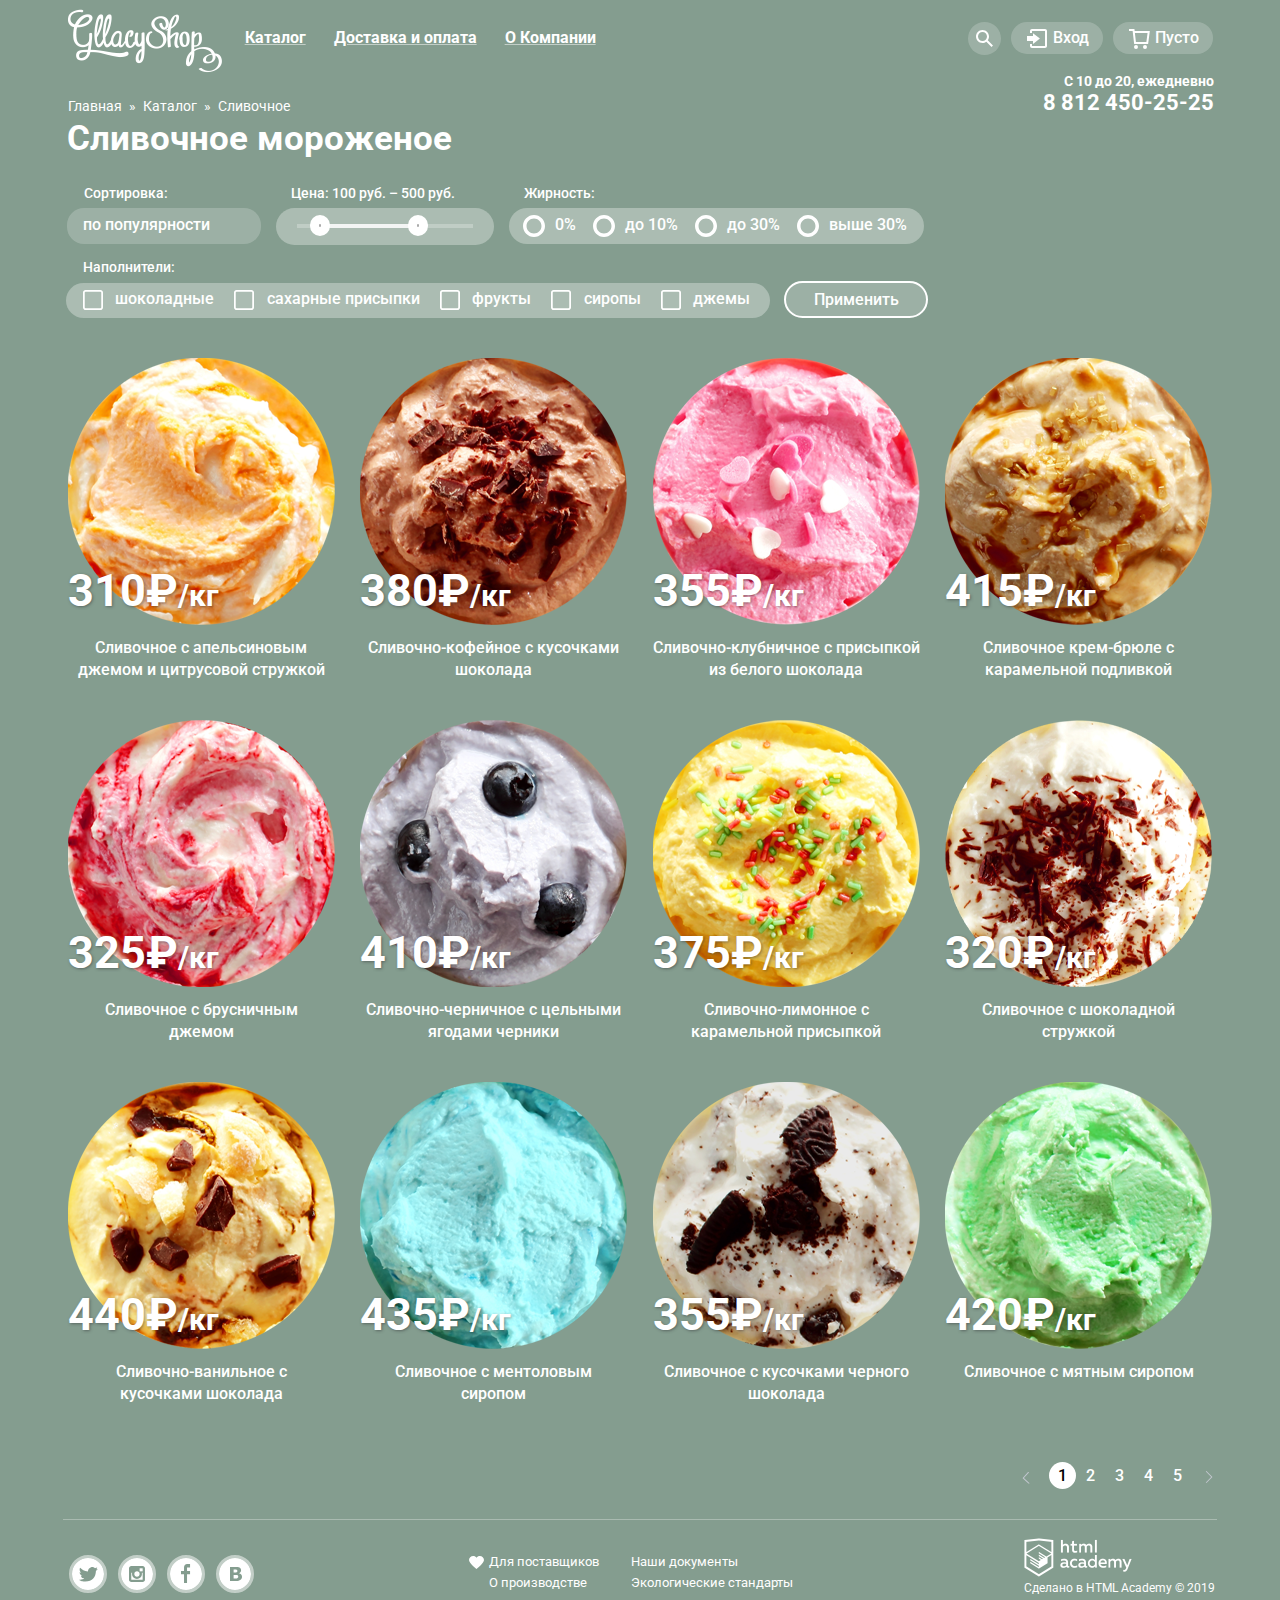
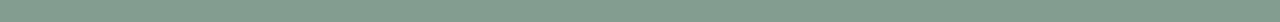
==== commit 2f66bc79: "commit" ====
--- a/catalog.html
+++ b/catalog.html
@@ -147,9 +147,9 @@
         </form>
       </div>
       <section class="item-ice_catalog">
-        <div class="container">
-          <div class="row no-gutters">
-            <div class="col-3">
+        <div class="ice-container">
+          <div class="ice-row">
+            <div class="ice-col">
               <div class="ice-wrapper_catalog">
                 <img src="img/ice-1.png" alt="Картинки мороженного" class="item-ice_1" href="#smth">
                 <p class="ice-cost">310₽<span>/кг</span></p>
@@ -157,8 +157,11 @@
               <div class="text-wrapper">
                 <p class="text-about-ice">Сливочное с апельсиновым джемом и цитрусовой стружкой</p>
               </div>
-            </div>
-            <div class="col-3">
+              <div class="link-wrapper_hover">
+                <a class="fast-show">Быстрый просмотр</a>
+              </div>
+            </div>
+            <div class="ice-col">
               <div class="ice-wrapper_catalog">
                 <img src="img/ice-2.png" alt="Картинки мороженного" class="item-ice_1" href="#smth">
                 <p class="ice-cost">380₽<span>/кг</span></p>
@@ -166,8 +169,11 @@
               <div class="text-wrapper">
                 <p class="text-about-ice">Сливочно-кофейное с кусочками шоколада</p>
               </div>
-            </div>
-            <div class="col-3">
+              <div class="link-wrapper_hover">
+                <a class="fast-show">Быстрый просмотр</a>
+              </div>
+            </div>
+            <div class="ice-col">
               <div class="ice-wrapper_catalog">
                 <img src="img/ice-3.png" alt="Картинки мороженного" class="item-ice_1" href="#smth">
                 <p class="ice-cost">355₽<span>/кг</span></p>
@@ -175,8 +181,11 @@
               <div class="text-wrapper">
                 <p class="text-about-ice">Сливочно-клубничное с присыпкой из белого шоколада</p>
               </div>
-            </div>
-            <div class="col-3">
+              <div class="link-wrapper_hover">
+                <a class="fast-show">Быстрый просмотр</a>
+              </div>
+            </div>
+            <div class="ice-col">
               <div class="ice-wrapper_catalog">
                 <img src="img/ice-4.png" alt="Картинки мороженного" class="item-ice_1" href="#smth">
                 <p class="ice-cost">415₽<span>/кг</span></p>
@@ -184,9 +193,12 @@
               <div class="text-wrapper">
                 <p class="text-about-ice">Сливочное крем-брюле с карамельной подливкой</p>
               </div>
+              <div class="link-wrapper_hover">
+                <a class="fast-show">Быстрый просмотр</a>
+              </div>
             </div>
             <!---->
-            <div class="col-3">
+            <div class="ice-col">
               <div class="ice-wrapper_catalog">
                 <img src="img/milky-br.png" alt="Картинки мороженного" class="item-ice_1" href="#smth">
                 <p class="ice-cost">325₽<span>/кг</span></p>
@@ -194,8 +206,11 @@
               <div class="text-wrapper_catalog">
                 <p class="text-about-ice">Сливочное с брусничным<br> джемом</p>
               </div>
-            </div>
-            <div class="col-3">
+              <div class="link-wrapper_hover">
+                <a class="fast-show">Быстрый просмотр</a>
+              </div>
+            </div>
+            <div class="ice-col">
               <div class="ice-wrapper_catalog">
                 <img src="img/milky-bl.png" alt="Картинки мороженного" class="item-ice_1" href="#smth">
                 <p class="ice-cost">410₽<span>/кг</span></p>
@@ -203,8 +218,11 @@
               <div class="text-wrapper_catalog">
                 <p class="text-about-ice">Сливочно-черничное с цельными ягодами черники</p>
               </div>
-            </div>
-            <div class="col-3">
+              <div class="link-wrapper_hover">
+                <a class="fast-show">Быстрый просмотр</a>
+              </div>
+            </div>
+            <div class="ice-col">
               <div class="ice-wrapper_catalog">
                 <img src="img/milky-yel.png" alt="Картинки мороженного" class="item-ice_1" href="#smth">
                 <p class="ice-cost">375₽<span>/кг</span></p>
@@ -212,8 +230,11 @@
               <div class="text-wrapper">
                 <p class="text-about-ice">Сливочно-лимонное с<br> карамельной присыпкой</p>
               </div>
-            </div>
-            <div class="col-3">
+              <div class="link-wrapper_hover">
+                <a class="fast-show">Быстрый просмотр</a>
+              </div>
+            </div>
+            <div class="ice-col">
               <div class="ice-wrapper_catalog">
                 <img src="img/milky-wh.png" alt="Картинки мороженного" class="item-ice_1" href="#smth">
                 <p class="ice-cost">320₽<span>/кг</span></p>
@@ -221,10 +242,13 @@
               <div class="text-wrapper">
                 <p class="text-about-ice">Сливочное с шоколадной стружкой</p>
               </div>
+              <div class="link-wrapper_hover">
+                <a class="fast-show">Быстрый просмотр</a>
+              </div>
             </div>
             <!---->
             <!---->
-            <div class="col-3">
+            <div class="ice-col">
               <div class="ice-wrapper_catalog">
                 <img src="img/milky-gr.png" alt="Картинки мороженного" class="item-ice_1" href="#smth">
                 <p class="ice-cost">440₽<span>/кг</span></p>
@@ -232,8 +256,11 @@
               <div class="text-wrapper_catalog">
                 <p class="text-about-ice">Сливочно-ванильное с<br> кусочками шоколада</p>
               </div>
-            </div>
-            <div class="col-3">
+              <div class="link-wrapper_hover">
+                <a class="fast-show">Быстрый просмотр</a>
+              </div>
+            </div>
+            <div class="ice-col">
               <div class="ice-wrapper_catalog">
                 <img src="img/milky-blue.png" alt="Картинки мороженного" class="item-ice_1" href="#smth">
                 <p class="ice-cost">435₽<span>/кг</span></p>
@@ -241,8 +268,11 @@
               <div class="text-wrapper_catalog">
                 <p class="text-about-ice">Сливочноe с ментоловым<br> сиропом</p>
               </div>
-            </div>
-            <div class="col-3">
+              <div class="link-wrapper_hover">
+                <a class="fast-show">Быстрый просмотр</a>
+              </div>
+            </div>
+            <div class="ice-col">
               <div class="ice-wrapper_catalog">
                 <img src="img/milky-chk.png" alt="Картинки мороженного" class="item-ice_1" href="#smth">
                 <p class="ice-cost">355₽<span>/кг</span></p>
@@ -250,14 +280,20 @@
               <div class="text-wrapper_catalog">
                 <p class="text-about-ice">Сливочное с кусочками черного шоколада</p>
               </div>
-            </div>
-            <div class="col-3">
+              <div class="link-wrapper_hover">
+                <a class="fast-show">Быстрый просмотр</a>
+              </div>
+            </div>
+            <div class="ice-col">
               <div class="ice-wrapper_catalog">
                 <img src="img/milky-pist.png" alt="Картинки мороженного" class="item-ice_1" href="#smth">
                 <p class="ice-cost">420₽<span>/кг</span></p>
               </div>
               <div class="text-wrapper_catalog">
                 <p class="text-about-ice">Сливочное с мятным сиропом</p>
+              </div>
+              <div class="link-wrapper_hover">
+                <a class="fast-show">Быстрый просмотр</a>
               </div>
             </div>
             <!---->
--- a/css/style.css
+++ b/css/style.css
@@ -31,16 +31,18 @@
   padding: 9px 0;
 }
 .navigation-wrapper {
+  position: relative;
   height: 100%;
   width: 100%;
   margin-left: 3px;
+  padding: 17px 0;
 }
 .col-logo {
   width: 154px;
 }
 .col-navigation {
   flex-grow: 1;
-  padding: 0 2.2%;
+  padding: 0 1.2%;
 }
 .col-profile {
   width: 249px;
@@ -52,29 +54,111 @@
 .navigation-list{
   height: 100%;
   display: flex;
-  align-items: center;
   margin-top: -3px;
 }
 .navigation-list li {
   display: inline-block;
 }
-.navigation-list a {
+.navigation-list a,
+.catalog-link {
   display: block;
   color: #ffffff;
   font-family: Roboto;
   font-size: 16px;
   font-weight: 700;
   line-height: 18px;
-}
-.navigation-list li:nth-child(1) a{
-  padding: 0px 14px 0 0;
-}
-.navigation-list li:nth-child(2) a{
-  padding: 0px 14px;
-}
-.navigation-list li:nth-child(3) a{
-  padding: 0px 14px;
-}
+  text-decoration: underline;
+  text-decoration-color: rgba(255,255,255, 0.5);
+  cursor: pointer;
+}
+.delivery:hover,
+.about-us:hover,
+.catalog-link:hover{
+  padding: 6px 17px 7px 11px;
+  border-radius: 17px;
+  background-color: #fff;
+  color: #000;
+}
+.delivery:active,
+.about-us:active,
+.catalog-link:active{
+  padding: 6px 17px 7px 11px;
+  border-radius: 17px;
+  background-color: #ededed;
+  box-shadow: inset 0 2px 1px #696969;
+  color: #000;
+}
+.sub-menu {
+  visibility: hidden;
+  position: absolute;
+  top: 45px;
+  left: -8px;
+  padding: 6px 0;
+  z-index: 10;
+}
+.navigation-list li:hover .sub-menu {
+  visibility: visible;
+}
+.navigation-list li:hover .catalog-link {
+  padding: 6px 17px 7px 11px;
+  border-radius: 17px;
+  background-color: #fff;
+  color: #000;
+}
+.sub-menu-list li {
+  display: block;
+}
+.sub-menu-list {
+  background-color: #f8f7f4;
+  border-radius: 6px;
+  padding: 4px 0 0px;
+  z-index: 10;
+  overflow: hidden;
+}
+.sub-menu-list span {
+  display: block;
+  margin: 0;
+  padding: 0;
+  color: #323232;
+  font-family: Roboto;
+  font-size: 14px;
+  font-weight: 700;
+  line-height: 16px;
+  padding: 4px 57px 12px 14.7px;
+  border-bottom: 1px solid gray;
+  margin: 2px 8px 0 6px;
+}
+.navigation-list a{
+  padding: 6px 17px 7px 11px;
+}
+.sub-menu-list a {
+  color: #323232;
+  font-family: Roboto;
+  font-size: 14px;
+  font-weight: 400;
+  line-height: 16px;
+  padding: 8.4px 18px 13.1px 19.8px;
+  cursor: pointer;
+  display: block;
+}
+.sub-menu-list li:nth-child(4) a {
+  padding: 8.4px 18px 13.1px 19.8px;
+}
+.sub-menu-list li:nth-child(4) a:hover .sub-menu-list {
+  border-radius: 6px;
+}
+.sub-menu-list a:hover {
+  background-color:#fbded7;
+}
+.sub-menu-list a:active {
+  background-color:#f6b5a5;
+}
+/* staying on the page 
+.sub-menu-list a:focus {
+  background-color:#d07058;
+  color: #fff;
+}
+  staying on the page */
 .cont-loupe {
   position: relative;
   width: 33px;
@@ -94,10 +178,41 @@
   left: 8px;
   opacity: 1;
 }
+.input-text {
+  border: 1px solid #d3d3d2;
+  background-color: #ffffff;
+  position: absolute;
+  top: 52px;
+  left: -309px;
+  z-index: 10;
+  padding: 20px 14px 19px 15px;
+  border-radius: 7px;
+}
+.input-text {
+  visibility: hidden;
+}
+.input-text input {
+  padding: 12px 124px 14px 13px;
+  border: 1px solid #d3d3d2;
+  border-radius: 6px;
+}
+.menu-list li:hover .input-text {
+  visibility: visible;
+}
+.cont-loupe:hover {
+  background-color: #f8f7f4;
+}
+.menu-list li:hover .cont-loupe::before {
+  content: url("../img/loupe-black.svg");
+}
+.menu-list li:hover .cont-loupe {
+  background-color: #f8f7f4;
+}
 .menu-item_right {
   height: 100%;
 }
 .menu-list {
+  position: relative;
   height: 100%;
   display: flex;
   align-items: center;
@@ -140,7 +255,7 @@
   padding: 0;
   margin: 0;
 }
-.cont-enter{
+.cont-enter {
   position: relative;
   background-color: rgba(255,254,255,0.2);
   padding: 8px 14px 8px 42px;
@@ -158,6 +273,81 @@
   left: 16px;
   opacity: 1;
 }
+.menu-list li:hover .cont-enter::before {
+  content: url("../img/enter-black.svg");
+}
+.menu-list li:hover .cont-enter {
+  background-color: #f8f7f4;
+  color: #000;
+}
+.enter-form {
+  visibility: hidden;
+  position: absolute;
+  top: 53px;
+  right: 111px;
+  padding: 19px 17px 21px 18px;
+  border-radius: 7px;
+  border: 1px solid #d3d3d2;
+  background-color: #ffffff;
+  z-index: 10;
+  width: 279px;
+}
+.menu-list li:hover .enter-form {
+  visibility: visible;
+}
+.enter-form input {
+  padding: 12px 14px 14px 13px;
+  border: 1px solid #d3d3d2;
+  border-radius: 6px;
+  margin-bottom: 20px;
+  width: 100%;
+}
+.enter {
+  box-shadow: 0 2px 2px rgba(172, 16, 0, 0.64);
+  background-color: #e84d37;
+  background-image: linear-gradient(to top, #e74a35 0%, #f26843 100%);
+  border-radius: 20px;
+  color: #fefefe;
+  font-family: Roboto;
+  font-size: 18px;
+  font-weight: 700;
+  line-height: 24px;
+  border: none;
+  padding: 11px 25px 10px 25px;
+  display: block;
+}
+.enter:hover {
+  box-shadow: 0 2px 2px #ac1000;
+  background: linear-gradient(to bottom, #f58669 0%, #ec6f5e 100%);
+}
+.enter:active {
+  box-shadow: inset 0 2px 2px #942718;
+  background-image: linear-gradient(to top, #f26843 0%, #e74a35 100%);
+}
+.link-wrapper {
+  display: flex;
+  flex-wrap: wrap;
+}
+.links-form a {
+  display: block;
+  color: #979795;
+  font-family: Roboto;
+  font-size: 13px;
+  font-weight: 400;
+}
+.button-wrapper {
+  margin-right: 20px;
+}
+.forgot-password {
+  margin-top: 2px;
+  border-bottom: 1px solid #979795;
+  margin-right: 17px;
+}
+.new-registration {
+  margin-top: 3.8px;
+  border-bottom: 1px solid #979795;
+  margin-right: 0px;
+}
 .cont-basket {
   position: relative;
   background-color: rgba(255,254,255,0.2);
@@ -175,15 +365,12 @@
   left: 16px;
   opacity: 1;
 }
-.main {
-  position: relative;
-}
+
 .wrapper-content {
   background-repeat: no-repeat;
   background-position: top center;
   min-width: 900px;
   max-width: 1200px;
-  height: 100vw;
   position: relative;
   margin: 0 auto;
 }
@@ -251,9 +438,14 @@
   background-color: transparent;
   cursor: pointer;
 }
+.labe-prod-1:hover,
+.labe-prod-2:hover,
+.labe-prod-3:hover {
+  background-color: rgba(255,255,255, 0.3);
+}
 .slider-controls {
   position: absolute;
-  bottom: 42px;
+  bottom: 50px;
   left: 27px;
   font-size: 0;
   z-index: 20;
@@ -363,6 +555,74 @@
 .chocolate {
   padding: 10px 20px 13px;
 }
+.fast-show {
+  visibility: hidden;
+  display: block;
+  bottom: 21px;
+  color: #ffffff;
+  font-family: Roboto;
+  font-size: 18px;
+  font-weight: 700;
+  line-height: 24px;
+  background-image: linear-gradient(to top, #e74a35 0%, #f26843 100%);
+  border-radius: 20px;
+  cursor: pointer;
+  padding: 9px 6% 12px;
+  margin-bottom: 21px;
+}
+.link-wrapper_hover {
+  display: flex;
+  align-items: end;
+  justify-content: space-around;
+  visibility: hidden;
+  position: absolute;
+  top: -7px;
+  left: 0px;
+  box-shadow: 0 20px 20px rgba(0, 0, 0, 0.4);
+  background-color: rgba(255, 255, 255, 0.1);
+  text-align: center;
+  border-radius: 6px;
+  min-height: 350px;
+  width: 100%;
+  z-index: 10;
+  height: 121.8%;
+}
+.ice-row {
+  position: relative;
+}
+.ice-row div:hover .link-wrapper_hover {
+  visibility: visible;
+}
+.ice-row div:hover .fast-show {
+  visibility: visible;
+}
+.ice-col {
+  flex: 0 0 25%;
+  max-width: 25%;
+  position: relative;
+  margin-bottom: 23px;
+}
+.ice-column {
+  flex: 0 0 25%;
+  max-width: 25%;
+  position: relative;
+}
+.jam:hover,
+.chocolate:hover,
+.send-email:hover,
+.popup:hover,
+.fast-show:hover {
+  box-shadow: 0 2px 2px #ac1000;
+  background: linear-gradient(to bottom, #f58669 0%, #ec6f5e 100%);
+}
+.jam:active,
+.chocolate:active,
+.send-email:active,
+.popup:active,
+.fast-show:active {
+  box-shadow: inset 0 2px 2px #942718;
+  background-image: linear-gradient(to top, #f26843 0%, #e74a35 100%);
+}
 /* offer blocks */
 
 /* block with ice */
@@ -403,6 +663,17 @@
 .item-ice_2,
 .item-ice_3 {
   max-width: 100%;
+}
+.ice-container {
+  width: 100%;
+  padding-right: 15px;
+  padding-left: 15px;
+  margin-right: auto;
+  margin-left: auto;
+}
+.ice-row {
+  display: flex;
+  flex-wrap: wrap;
 }
 .ice-wrapper {
   padding: 0 12.5px;
@@ -435,6 +706,7 @@
   border-radius: 15px;
   margin: 0 2.3% 40px 2.3%;
   padding: 8px 0 14px 0;
+  z-index: 100;
 }
 .container-item {
   /*
@@ -605,8 +877,34 @@
   margin: 0 auto;
   line-height: 0;
 }
-.adress,
 .phone {
+  color: #323232;
+  font-family: Roboto;
+  font-size: 14px;
+  font-weight: 400;
+  line-height: 19px;
+  margin-bottom: 5px;
+}
+.city {
+  color: #323232;
+  font-family: Roboto;
+  font-size: 18px;
+  font-weight: 700;
+  line-height: 24px;
+  margin-bottom: 18px;
+}
+.number {
+  color: #323232;
+  font-family: Roboto;
+  font-size: 18px;
+  font-weight: 700;
+  line-height: 24px;
+  margin-bottom: 11px;
+}
+.hour {
+  margin-bottom: 36px;
+}
+.adress {
   color: #323232;
   font-family: Roboto;
   font-size: 14px;
@@ -614,15 +912,6 @@
   line-height: 19px;
   margin-bottom: 2px;
 }
-.city,
-.number {
-  color: #323232;
-  font-family: Roboto;
-  font-size: 18px;
-  font-weight: 700;
-  line-height: 24px;
-  margin-bottom: 14px;
-}
 .adress-block {
   width: 302px;
   height: 305px;
@@ -637,13 +926,14 @@
   box-shadow: 0 2px 2px rgba(172, 16, 0, 0.64);
   background-color: #e84d37;
   background-image: linear-gradient(to top, #e74a35 0%, #f26843 100%);
-  border-radius: 10px;
+  border-radius: 24px;
   color: #fefefe;
   font-family: Roboto;
   font-size: 18px;
   font-weight: 700;
   line-height: 24px;
   border: none;
+  padding: 9px 26px 12px 29px;
 }
 .map iframe {
   border: none;
@@ -672,7 +962,7 @@
   height: 68px;
 }
 .logo-img img{
-  margin-bottom: 3px;
+  margin-bottom: 2px;
 }
 .col-links {
   flex-grow: 1;
@@ -682,22 +972,50 @@
   justify-content: space-between;
 }
 .social li{
+  position: relative;
   display: inline-block;
-  border: 3px solid rgba(255,255,255, 0.6);
+  border: 3px solid #c2cec7;
   border-radius: 50%;
+}
+.social svg {
+  fill: #e6ebe9;
+}
+.social svg:hover {
+  fill: #fff;
+}
+.social svg:active {
+  fill: #e9e9e9;
+}
+.social li:hover{
+  border: 3px solid #dae2de;
+}
+.social-img {
+  z-index: 100;
+  width: 32px;
+  height: 32px;
+  display: block;
 }
 .adress-suppliers a,
 .our-documents a {
+  display: block;
   color: #ffffff;
   font-family: Roboto;
   font-size: 13px;
   font-weight: 400;
   line-height: 18px;
 }
+.adress-suppliers a:hover,
+.our-documents a:hover {
+  color: #e84d37;
+}
+.adress-suppliers li:nth-child(1),
+.our-documents li:nth-child(1) {
+  margin-bottom: 3px;
+}
 .adress-suppliers li {
   position: relative;
 }
-.adress-suppliers li:nth-child(1)::before {
+.for-supp::before {
   content: url("../img/heart.svg");
   width: 15px;
   height: 13px;
@@ -705,6 +1023,9 @@
   top: 3px;
   left: -20px;
   cursor: pointer;
+}
+.adress-suppliers li:hover .for-supp::before{
+  content: url("../img/heart-red.svg");
 }
 .footer-wrapp {
   display: flex;
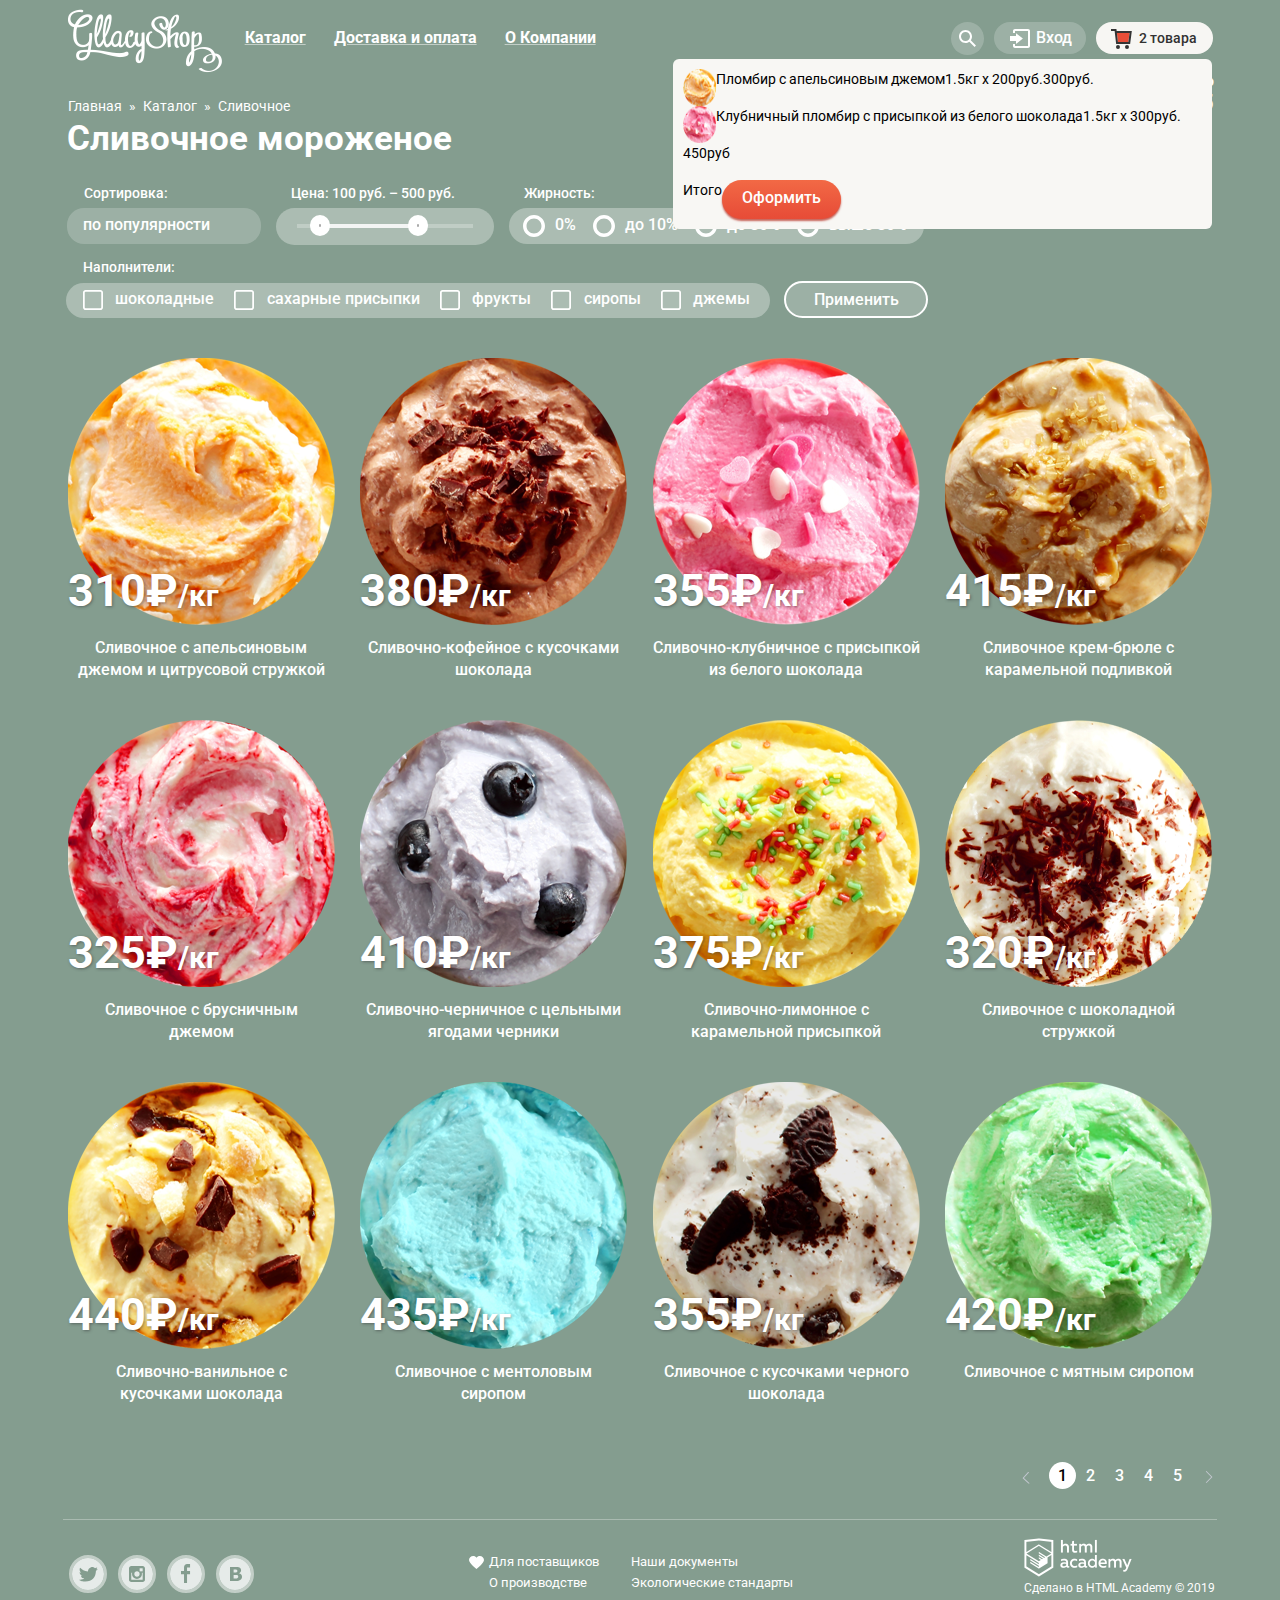
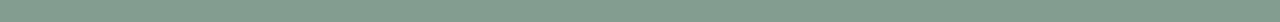
==== commit 81c222ed: "commit" ====
--- a/catalog.html
+++ b/catalog.html
@@ -14,32 +14,75 @@
 </head>
 
 <body>
-  <!--
-  <input type="radio" class="visually-hidden" id="product-1" name="toggle" checked>
-  <input type="radio" class="visually-hidden" id="product-2" name="toggle">
-  <input type="radio" class="visually-hidden" id="product-3" name="toggle">
-  -->
   <div class="wrapper-content">
     <header>
       <div class="header-container">
         <div class="col-logo">
-          <a class="top-logo" href="#smth"><img src="img/top-logo.png" alt="Логотип"></a>
+          <a class="top-logo" href="index.html"><img src="img/top-logo.png" alt="Логотип"></a>
         </div>
         <div class="col-navigation">
           <div class="navigation-wrapper">
             <ul class="navigation-list">
-              <li><a href="catalog.html">Каталог</a></li>
-              <li><a href="#smth">Доставка и оплата</a></li>
-              <li><a href="#smth">О Компании</a></li>
+              <li><a class="catalog-link">Каталог</a>
+                <div class="sub-menu">
+                  <ul class="sub-menu-list">
+                    <li class="new-text">Новинки</li>
+                    <li><a href="catalog.html">Сливочное</a></li>
+                    <li><a href="#smth">Щербеты</a></li>
+                    <li><a href="#smth">Фруктовый лед</a></li>
+                    <li><a href="#smth">Мелорин</a></li>
+                  </ul>
+                </div>
+              </li>
+              <li><a class="delivery" href="#smth">Доставка и оплата</a></li>
+              <li><a class="about-us" href="#smth">О Компании</a></li>
             </ul>
           </div>
         </div>
-        <div class="col-profile">
+        <div class="col-profile_catalog">
           <div class="menu-item_right">
             <ul class="menu-list">
-              <li><a class="cont-loupe" href="#smth"></a></li>
-              <li><a class="cont-enter" href="#smth">Вход</a></li>
-              <li><a class="cont-basket" href="#smth">Пусто</a></li>
+              <li><a class="cont-loupe" href="#smth"></a>
+                <div class="input-text">
+                  <input type="text" placeholder="Что ищем?">
+                </div>
+              </li>
+              <li><a class="cont-enter" href="#smth">Вход</a>
+                <div class="enter-form">
+                  <form>
+                    <input type="text" placeholder="Электронная почта">
+                    <input type="text" placeholder="Пароль">
+                    <div class="link-wrapper">
+                      <div class="button-wrapper">
+                        <button class="enter">Войти</button>
+                      </div>
+                      <div class="links-form">
+                        <a class="forgot-password" href="#smth">Забыли пароль?</a>
+                        <a class="new-registration" href="#smth">Новая регистрация</a>
+                      </div>
+                    </div>
+                  </form>
+                </div>
+              </li>
+              <li><a class="order-basket" href="#smth">2 товара</a>
+                <div class="your-order">
+                  <div class="orange-ice">
+                    <img class="small-ice_one" src="img/small-ice1.png">
+                    <p>Пломбир с апельсиновым джемом</p>
+                    <p>1.5кг х <span>200руб.</span></p>
+                    <p>300руб.</p>
+                  </div>
+                  <div class="white-chocolate">
+                    <img class="small-ice_two" src="img/small-ice2.png">
+                    <p>Клубничный пломбир с присыпкой
+                      из белого шоколада</p>
+                      <p>1.5кг х <span>300руб.</span></p>
+                      <p>450руб</p>
+                  </div>
+                  <p>Итого</p>
+                  <a href="#smth" class="chocolate">Оформить</a>
+                </div>
+              </li>
             </ul>
             <div class="contacts">
               <p class="graph">С 10 до 20, ежедневно</p>
@@ -314,14 +357,69 @@
       <div class="footer-wrapper">
         <div class="col-social">
           <ul class="social">
-            <li><a href="#smth" class="social-img"><img src="img/twitter.svg" alt="Картинка социальной сети"
-                  class="soc"></a></li>
-            <li><a href="#smth" class="social-img"><img src="img/insta.svg" alt="Картинка социальной сети"
-                  class="soc"></a></li>
-            <li><a href="#smth" class="social-img"><img src="img/fb.svg" alt="Картинка социальной сети" class="soc"></a>
-            </li>
-            <li><a href="#smth" class="social-img"><img src="img/vk.svg" alt="Картинка социальной сети" class="soc"></a>
-            </li>
+            <li><a href="#smth" class="social-img"><svg version="1.1" xmlns="http://www.w3.org/2000/svg"
+                  xmlns:xlink="http://www.w3.org/1999/xlink" x="0px" y="0px" width="32px" height="32px"
+                  viewBox="0 0 32 32" enable-background="new 0 0 32 32" xml:space="preserve">
+                  <g>
+                  </g>
+                  <g>
+                    <path
+                      d="M16,0C7.164,0,0,7.164,0,16c0,8.837,7.164,16,16,16c8.837,0,16-7.163,16-16C32,7.164,24.837,0,16,0z
+                  M23.944,12.809c-0.251,6.516-3.463,10.832-10.992,10.702c-0.14,0-0.205,0-0.233,0c-0.015,0-0.021,0-0.021,0
+                 c-0.029,0-0.094,0-0.232,0c-0.447,0-4.543-0.443-5.344-1.823c2.479,0.19,4.247-0.406,5.12-1.136
+                 c-1.048-0.289-2.923-0.461-3.251-2.848c0.384,0.104,0.618,0.221,1.299,0.113c-1.307-0.824-2.758-1.519-2.679-3.643
+                 c0.311,0.317,1.164,0.518,1.46,0.457c-0.768-0.233-2.149-3.244-0.974-4.781c1.984,1.79,4.075,3.482,7.804,3.643
+                 c0.227-2.214,1.24-3.699,3.168-4.325c1.84-0.479,3.255,0.26,3.901,1.138c0.737-0.224,1.453-0.466,2.193-0.685
+                 c-0.004,0.833-0.569,1.463-0.935,1.709c0.747,0.165,1.423-0.475,1.423-0.475C25.467,11.818,24.557,12.58,23.944,12.809z" />
+                  </g>
+                </svg>
+              </a></li>
+            <li><a href="#smth" class="social-img"><svg version="1.1" xmlns="http://www.w3.org/2000/svg"
+                  xmlns:xlink="http://www.w3.org/1999/xlink" x="0px" y="0px" width="32px" height="32px"
+                  viewBox="0 0 32 32" enable-background="new 0 0 32 32" xml:space="preserve">
+                  <g>
+                    <path d="M20.916,16c0,2.728-2.211,4.938-4.938,4.938S11.039,18.728,11.039,16c0-0.394,0.051-0.773,0.138-1.14
+                 h-0.897v6.838h11.396V14.86h-0.897C20.865,15.227,20.916,15.606,20.916,16z" />
+                    <path d="M15.978,18.659c1.466,0,2.659-1.193,2.659-2.659s-1.193-2.659-2.659-2.659
+                 c-1.466,0-2.659,1.193-2.659,2.659S14.511,18.659,15.978,18.659z" />
+                    <rect x="18.637" y="10.302" width="3.039" height="3.039" />
+                    <path d="M16,0C7.164,0,0,7.164,0,16c0,8.837,7.164,16,16,16c8.837,0,16-7.163,16-16C32,7.164,24.837,0,16,0z
+                  M23.955,21.698c0,1.254-1.025,2.279-2.279,2.279H10.279C9.026,23.978,8,22.952,8,21.698V10.302c0-1.253,1.026-2.279,2.279-2.279
+                 h11.396c1.254,0,2.279,1.026,2.279,2.279V21.698z" />
+                  </g>
+                </svg>
+
+              </a></li>
+            <li>
+              <a href="#smth" class="social-img"><svg version="1.1" xmlns="http://www.w3.org/2000/svg"
+                  xmlns:xlink="http://www.w3.org/1999/xlink" x="0px" y="0px" width="32px" height="32px"
+                  viewBox="0 0 32 32" enable-background="new 0 0 32 32" xml:space="preserve">
+                  <path
+                    d="M16,0C7.164,0,0,7.163,0,16s7.164,16,16,16c8.837,0,16-7.164,16-16S24.837,0,16,0z M20.062,9.455h-3.021
+                  v3.444h3.021v3.445h-3.021v8.61h-3.021v-8.61H11v-3.445h3.021V9.455c0-1.902,1.353-3.445,3.021-3.445h3.021V9.455z" />
+                </svg></a></li>
+            <li><a href="#smth" class="social-img">
+                <svg version="1.1" xmlns="http://www.w3.org/2000/svg" xmlns:xlink="http://www.w3.org/1999/xlink" x="0px"
+                  y="0px" width="32px" height="32px" viewBox="0 0 32 32" enable-background="new 0 0 32 32"
+                  xml:space="preserve">
+                  <g>
+                    <path d="M16.637,14.495c0.402-0.019,0.719-0.082,0.951-0.188c0.326-0.145,0.54-0.33,0.641-0.559
+                 c0.101-0.229,0.15-0.496,0.15-0.797c0-0.232-0.058-0.465-0.174-0.697c-0.116-0.232-0.322-0.405-0.617-0.517
+                 c-0.264-0.1-0.592-0.155-0.984-0.165c-0.392-0.009-0.943-0.014-1.652-0.014h-0.339v2.965h0.565
+                 C15.749,14.523,16.235,14.514,16.637,14.495z" />
+                    <path d="M18.118,17.084c-0.282-0.081-0.672-0.125-1.166-0.132c-0.494-0.006-1.012-0.009-1.55-0.009h-0.79v3.493
+                 h0.264c1.014,0,1.74-0.003,2.18-0.009c0.438-0.007,0.843-0.088,1.212-0.245c0.377-0.157,0.633-0.364,0.774-0.625
+                 s0.214-0.562,0.214-0.9c0-0.446-0.088-0.788-0.261-1.03C18.825,17.386,18.531,17.204,18.118,17.084z" />
+                    <path
+                      d="M16,0C7.164,0,0,7.164,0,16c0,8.837,7.164,16,16,16c8.837,0,16-7.163,16-16C32,7.164,24.837,0,16,0z
+                  M22.602,20.531c-0.273,0.533-0.646,0.976-1.124,1.327c-0.552,0.415-1.161,0.71-1.823,0.886s-1.501,0.264-2.519,0.264h-6.121V8.987
+                 h5.443c1.13,0,1.957,0.038,2.48,0.113c0.524,0.076,1.045,0.242,1.561,0.5c0.533,0.27,0.929,0.632,1.189,1.087
+                 c0.26,0.455,0.392,0.975,0.392,1.558c0,0.678-0.179,1.278-0.536,1.795c-0.358,0.518-0.863,0.92-1.517,1.208v0.075
+                 c0.917,0.182,1.642,0.559,2.179,1.13c0.537,0.571,0.807,1.325,0.807,2.261C23.013,19.392,22.875,19.997,22.602,20.531z" />
+                  </g>
+                </svg>
+
+              </a></li>
           </ul>
         </div>
         <div class="col-links">
--- a/css/style.css
+++ b/css/style.css
@@ -34,7 +34,7 @@
   position: relative;
   height: 100%;
   width: 100%;
-  margin-left: 3px;
+  margin-left: 1px;
   padding: 17px 0;
 }
 .col-logo {
@@ -46,6 +46,10 @@
 }
 .col-profile {
   width: 249px;
+  position: relative;
+}
+.col-profile_catalog {
+  width: 266px;
   position: relative;
 }
 .top-logo {
@@ -100,7 +104,7 @@
   visibility: visible;
 }
 .navigation-list li:hover .catalog-link {
-  padding: 6px 17px 7px 11px;
+  padding: 6px 15px 7px 13px;
   border-radius: 17px;
   background-color: #fff;
   color: #000;
@@ -125,26 +129,37 @@
   font-weight: 700;
   line-height: 16px;
   padding: 4px 57px 12px 14.7px;
-  border-bottom: 1px solid gray;
-  margin: 2px 8px 0 6px;
 }
 .navigation-list a{
-  padding: 6px 17px 7px 11px;
+  padding: 6px 15px 7px 13px;
 }
 .sub-menu-list a {
   color: #323232;
   font-family: Roboto;
   font-size: 14px;
   font-weight: 400;
-  line-height: 16px;
-  padding: 8.4px 18px 13.1px 19.8px;
+  padding: 0 19px;
   cursor: pointer;
   display: block;
+  text-decoration: none;
+}
+.new-text {
+  padding: 5px 19px 12px;
+}
+.sub-menu-list li:nth-child(2) a {
+  padding: 6.5px 19px;
+  background-color: #f6b5a5;
+}
+.sub-menu-list li:nth-child(3) a {
+  padding: 6.5px 18px;
 }
 .sub-menu-list li:nth-child(4) a {
-  padding: 8.4px 18px 13.1px 19.8px;
-}
-.sub-menu-list li:nth-child(4) a:hover .sub-menu-list {
+  padding: 6.5px 18px;
+}
+.sub-menu-list li:nth-child(5) a {
+  padding: 6.5px 19px 12px;
+}
+.sub-menu-list li:nth-child(5) a:hover .sub-menu-list {
   border-radius: 6px;
 }
 .sub-menu-list a:hover {
@@ -153,12 +168,6 @@
 .sub-menu-list a:active {
   background-color:#f6b5a5;
 }
-/* staying on the page 
-.sub-menu-list a:focus {
-  background-color:#d07058;
-  color: #fff;
-}
-  staying on the page */
 .cont-loupe {
   position: relative;
   width: 33px;
@@ -195,6 +204,17 @@
   padding: 12px 124px 14px 13px;
   border: 1px solid #d3d3d2;
   border-radius: 6px;
+  color: #999999;
+}
+.input-text input:hover {
+  padding: 11px 123px 13px 12px;
+  border: 2px solid rgba(154, 154, 154, 0.52);
+  border-radius: 6px;
+}
+.input-text input:focus {
+  padding: 11px 123px 13px 12px;
+  border: 2px solid rgba(46, 136, 228, 0.52);
+  border-radius: 6px;
 }
 .menu-list li:hover .input-text {
   visibility: visible;
@@ -229,6 +249,50 @@
   font-weight: 500;
   line-height: 16px;
   align-items: center;
+}
+.menu-list .order-basket {
+  position: relative;
+  background-color: #f7f6f3;
+  padding: 8px 16px 8px 43px;
+  border-radius: 20px;
+  color: #323232;
+  font-family: Roboto;
+  font-size: 14px;
+  font-weight: 500;
+  line-height: 16px;
+}
+.menu-list .order-basket::before {
+  content: '';
+  background: url(../img/basket-catalog.svg);
+  background-repeat: no-repeat;
+  width: 100%;
+  height: 100%;
+  position: absolute;
+  top: 7px;
+  left: 15px;
+  opacity: 1;
+}
+.your-order {
+  display: flex;
+  flex-wrap: wrap;
+  position: absolute;
+  top: 53px;
+  right: 5px;
+  padding: 10px 10px;
+  z-index: 100;
+  background-color: #f8f7f4;
+  width: 539px;
+  border-radius: 6px;
+}
+.orange-ice,
+.white-chocolate {
+  display: flex;
+  flex-wrap: wrap;
+}
+.small-ice_one,
+.small-ice_two {
+  display: block;
+  float: left;
 }
 .contacts {
   position: absolute;
@@ -292,6 +356,16 @@
   z-index: 10;
   width: 279px;
 }
+.enter-form input:hover {
+  padding: 11px 12px 13px 12px;
+  border: 2px solid rgba(154, 154, 154, 0.52);
+  border-radius: 6px;
+}
+.enter-form input:focus {
+  padding: 11px 12px 13px 12px;
+  border: 2px solid rgba(46, 136, 228, 0.52);
+  border-radius: 6px;
+}
 .menu-list li:hover .enter-form {
   visibility: visible;
 }
@@ -365,7 +439,6 @@
   left: 16px;
   opacity: 1;
 }
-
 .wrapper-content {
   background-repeat: no-repeat;
   background-position: top center;
@@ -505,6 +578,7 @@
   background-repeat: no-repeat;
   border-radius: 15px;
   padding: 15px 15px 36.1px 18.2px;
+  background-color: #440310;
 }
 .chocolate-container {
   width: 48.767%;
@@ -512,6 +586,7 @@
   background-repeat: no-repeat;
   border-radius: 15px;
   padding: 15px 15px 36.1px 18.2px;
+  background-color: #653c28;
 }
 .buy-link {
   text-align: right;
@@ -707,21 +782,11 @@
   margin: 0 2.3% 40px 2.3%;
   padding: 8px 0 14px 0;
   z-index: 100;
+  background-color: #e4d4b4;
 }
 .container-item {
-  /*
-  background: url("../img/wafes.jpg");
-  background-repeat: no-repeat;
-  background-position: top center;
-  */
   display: flex;
   flex-wrap: wrap;
-  /*
-  width: 95.5%;
-  border-radius: 15px;
-  margin: 0 2.3%;
-  padding: 8px 0;
-  */
 }
 .advantages-list {
   display: flex;
@@ -796,6 +861,7 @@
   border-radius: 15px;
   padding: 21px 1.8% 21px;
   height: 220px;
+  background-color: #fff;
 }
 .new-inblog {
   color: #323232;
@@ -821,6 +887,7 @@
   border-radius: 15px;
   padding: 4.5px;
   height: 220px;
+  background-color: #f8f7f4;
 }
 .callback-block {
   background-color: #f8f7f4;
@@ -1393,4 +1460,4 @@
 .ice-wrapper_catalog {
   padding: 0 12.5px;
   position: relative;
-}+}
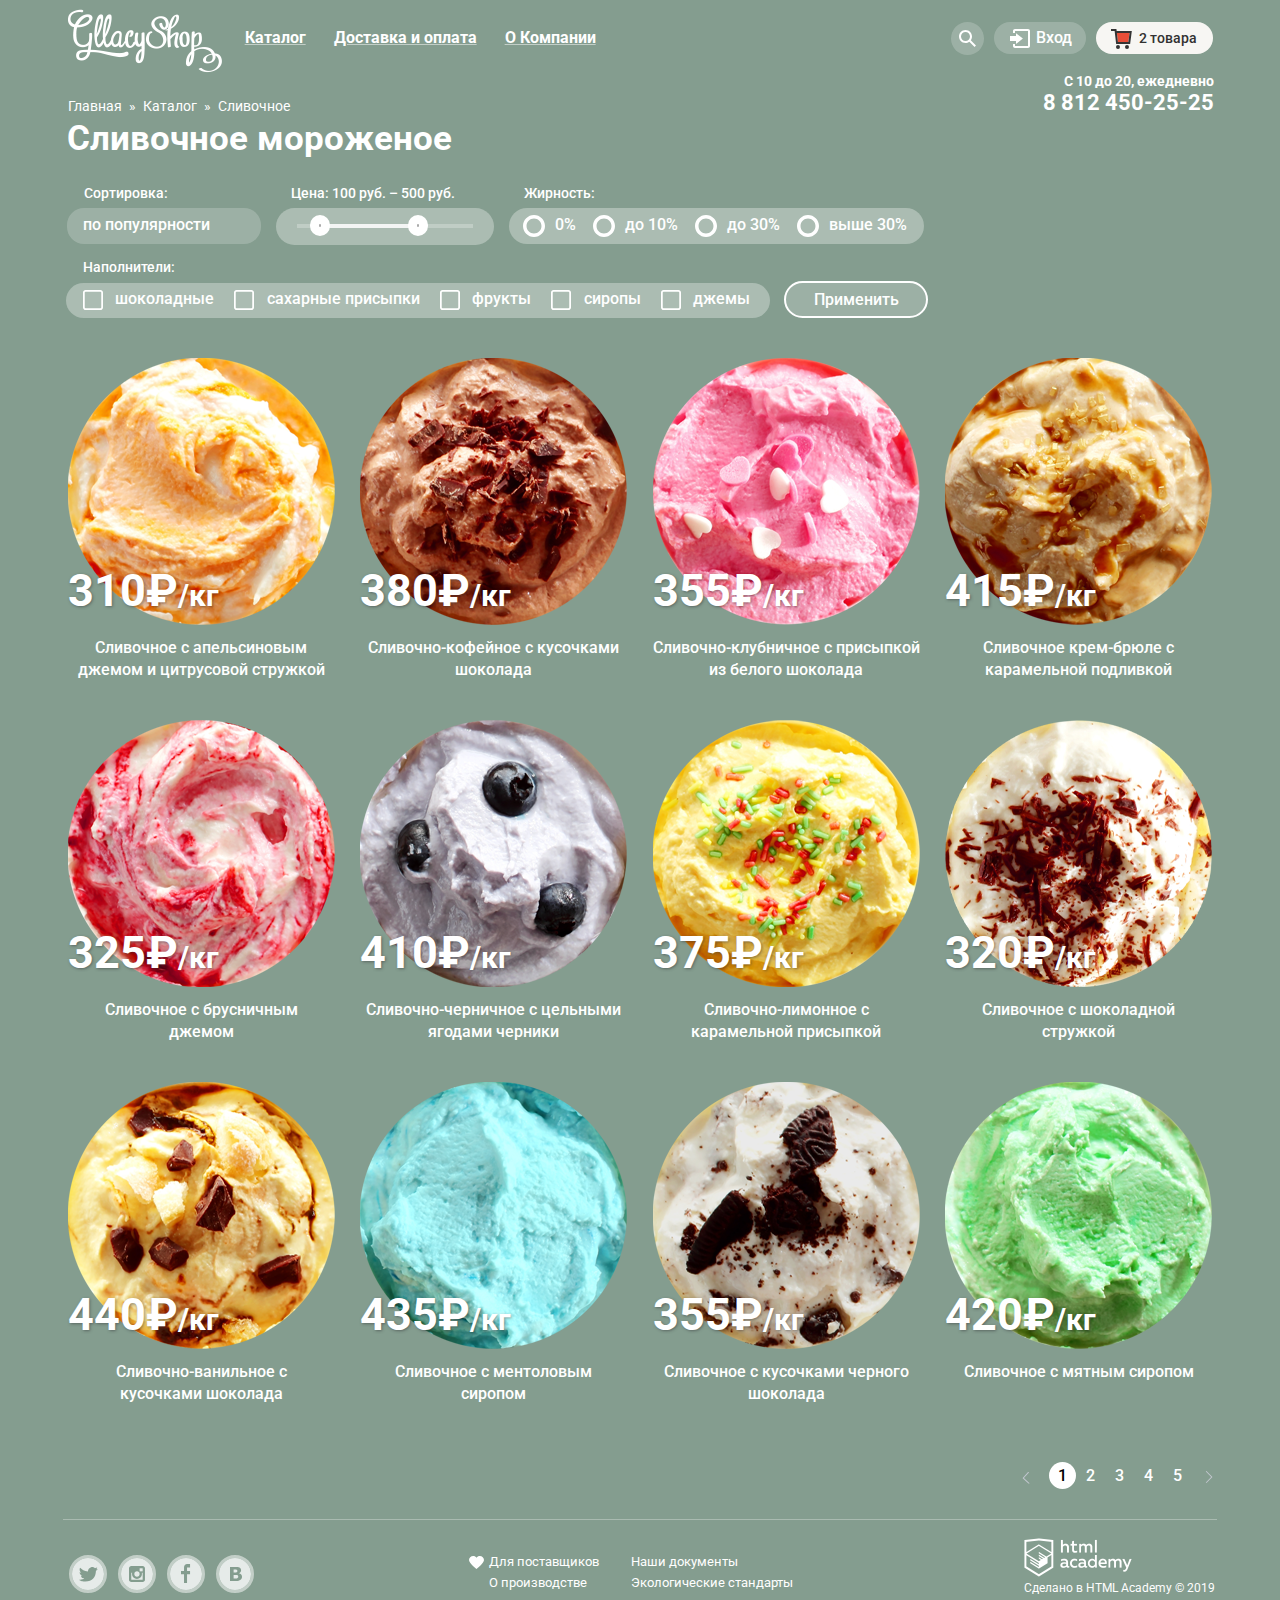
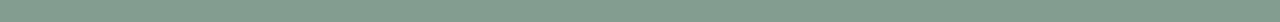
==== commit 80e57df4: "commit" ====
--- a/catalog.html
+++ b/catalog.html
@@ -67,20 +67,30 @@
               <li><a class="order-basket" href="#smth">2 товара</a>
                 <div class="your-order">
                   <div class="orange-ice">
+                    <div class="close-button">
+                      <input class="visually-hidden" type="checkbox">
+                    </div>
                     <img class="small-ice_one" src="img/small-ice1.png">
-                    <p>Пломбир с апельсиновым джемом</p>
-                    <p>1.5кг х <span>200руб.</span></p>
-                    <p>300руб.</p>
+                    <p class="paragraph-text-ice">Пломбир с апельсиновым джемом</p>
+                    <p class="paragraph-weight">1.5кг х <span>200руб.</span></p>
+                    <p class="paragraph-cost">300руб.</p>
                   </div>
                   <div class="white-chocolate">
+                    <div class="close-button">
+                      <input class="visually-hidden" type="checkbox">
+                    </div>
                     <img class="small-ice_two" src="img/small-ice2.png">
-                    <p>Клубничный пломбир с присыпкой
+                    <p class="paragraph-text-ice">Клубничный пломбир с присыпкой
                       из белого шоколада</p>
-                      <p>1.5кг х <span>300руб.</span></p>
-                      <p>450руб</p>
+                    <p class="paragraph-weight">1.5кг х <span>300руб.</span></p>
+                    <p class="paragraph-cost">450руб</p>
                   </div>
-                  <p>Итого</p>
-                  <a href="#smth" class="chocolate">Оформить</a>
+                  <div class="total-cost-wrapper">
+                    <div class="total-cost">
+                      <p>Итого: 750руб.</p>
+                      <a href="#smth" class="checkout">Оформить заказ</a>
+                    </div>
+                  </div>
                 </div>
               </li>
             </ul>
--- a/css/style.css
+++ b/css/style.css
@@ -273,26 +273,116 @@
   opacity: 1;
 }
 .your-order {
+  visibility: hidden;
   display: flex;
   flex-wrap: wrap;
   position: absolute;
   top: 53px;
   right: 5px;
-  padding: 10px 10px;
+  padding: 10px 15px 20px 15px;
   z-index: 100;
   background-color: #f8f7f4;
   width: 539px;
   border-radius: 6px;
 }
+.your-order p {
+  padding: 0;
+  margin: 0;
+}
 .orange-ice,
 .white-chocolate {
+  position: relative;
   display: flex;
   flex-wrap: wrap;
+}
+.orange-ice {
+  padding: 10px 0 10px 27px;
+}
+.white-chocolate {
+  padding: 10px 0 9px 27px;
+}
+.your-order .paragraph-text-ice {
+  color: #323232;
+  font-family: Roboto;
+  font-size: 13px;
+  font-weight: 400;
+  line-height: 16px;
+  padding: 8px 12px;
+  max-width: 242px;
+}
+.your-order .paragraph-weight {
+  color: #323232;
+  font-family: Roboto;
+  font-size: 13px;
+  font-weight: 400;
+  line-height: 16px;
+  padding: 8px 19px;
+}
+.your-order .paragraph-weight span{
+  color: #999999;
+}
+.your-order .paragraph-cost {
+  padding: 6px 11px;
 }
 .small-ice_one,
 .small-ice_two {
   display: block;
   float: left;
+  width: 33px;
+  height: 33px;
+}
+.total-cost-wrapper {
+  text-align: end;
+  width: 100%;
+}
+.total-cost {
+  border-top: 1px solid #cacac7;
+}
+.close-button {
+  cursor: pointer;
+}
+.close-button::before {
+  content: "";
+  position: absolute;
+  top: 25px;
+  left: 4px;
+  width: 15px;
+  height: 1px;
+  border-top: 1px solid #575454;
+  transform: rotate(45deg);
+}
+.close-button::after {
+  content: "";
+  position: absolute;
+  top: 25px;
+  left: 4px;
+  width: 15px;
+  height: 1px;
+  border-top: 1px solid #575454;
+  transform: rotate(-45deg);
+}
+.menu-list li:hover .your-order {
+  visibility: visible;
+}
+.menu-list .checkout {
+  display: inline-block;
+  color: #fefefe;
+  font-family: Roboto;
+  font-size: 18px;
+  font-weight: 700;
+  line-height: 24px;
+  box-shadow: 0 1px 2px #ac1000;
+  background-color: #e84d37;
+  background-image: linear-gradient(to top, #e74a35 0%, #f26843 100%);
+  padding: 10px 13px 11px 14px;
+}
+.your-order .total-cost p {
+  color: #323232;
+  font-family: Roboto;
+  font-size: 15px;
+  font-weight: 700;
+  line-height: 18px;
+  padding: 14px 0px;
 }
 .contacts {
   position: absolute;
@@ -612,7 +702,8 @@
   margin-bottom: 13px;
 }
 .jam,
-.chocolate {
+.chocolate,
+.checkout {
   color: #ffffff;
   font-family: Roboto;
   font-size: 18px;
@@ -686,7 +777,8 @@
 .chocolate:hover,
 .send-email:hover,
 .popup:hover,
-.fast-show:hover {
+.fast-show:hover,
+.checkout:hover {
   box-shadow: 0 2px 2px #ac1000;
   background: linear-gradient(to bottom, #f58669 0%, #ec6f5e 100%);
 }
@@ -694,7 +786,8 @@
 .chocolate:active,
 .send-email:active,
 .popup:active,
-.fast-show:active {
+.fast-show:active,
+.checkout:active {
   box-shadow: inset 0 2px 2px #942718;
   background-image: linear-gradient(to top, #f26843 0%, #e74a35 100%);
 }
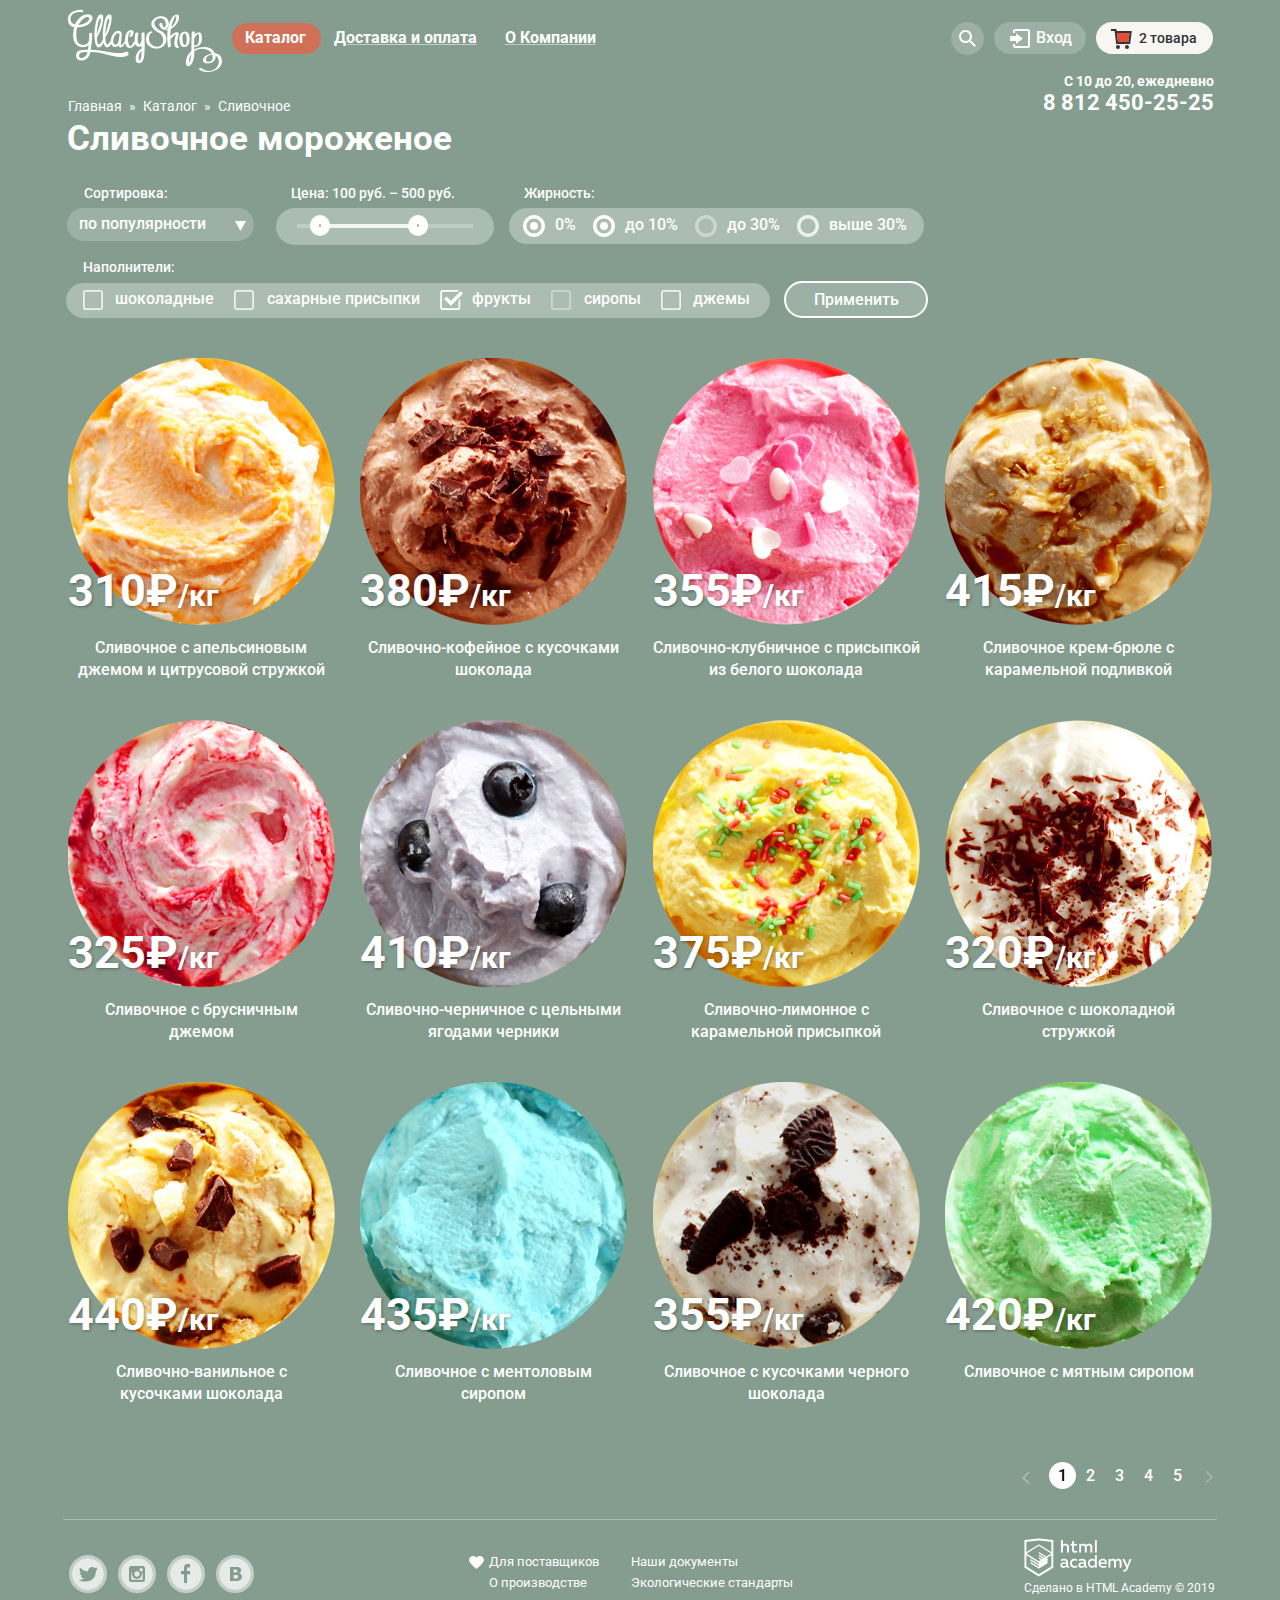
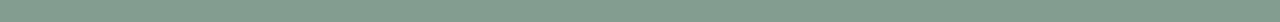
==== commit fe9ce897: "commit" ====
--- a/catalog.html
+++ b/catalog.html
@@ -23,11 +23,11 @@
         <div class="col-navigation">
           <div class="navigation-wrapper">
             <ul class="navigation-list">
-              <li><a class="catalog-link">Каталог</a>
+              <li><a class="catalog-link_red">Каталог</a>
                 <div class="sub-menu">
                   <ul class="sub-menu-list">
                     <li class="new-text">Новинки</li>
-                    <li><a href="catalog.html">Сливочное</a></li>
+                    <li><a class="milky-link" href="catalog.html">Сливочное</a></li>
                     <li><a href="#smth">Щербеты</a></li>
                     <li><a href="#smth">Фруктовый лед</a></li>
                     <li><a href="#smth">Мелорин</a></li>
@@ -105,9 +105,9 @@
     <main>
       <div class="col-broadcrumps">
         <ul class="broadcrumps-list">
-          <li>Главная</li>
-          <li>Каталог</li>
-          <li>Сливочное</li>
+          <li><a href="index.html">Главная</a></li>
+          <li><a href="#">Каталог</a></li>
+          <li><a href="#">Сливочное</a></li>
         </ul>
       </div>
       <div class="headline">
@@ -119,7 +119,13 @@
         <form action="GET">
           <fieldset class="col-sort">
             <legend class="legend-sort">Сортировка:</legend>
-            <div class="sort-span">по популярности</div>
+            <div class="icon-down-dir"></div>
+              <select class="sort-span">
+                <option value="по популярности">по популярности</option>
+                <option value="сначала недорогие">сначала недорогие</option>
+                <option value="сначала дорогие">сначала дорогие</option>
+                <option value="по жирности">по жирности</option>
+              </select>
           </fieldset>
           <fieldset class="col-cost">
             <legend class="legend-cost">Цена: 100 руб. – 500 руб.</legend>
@@ -135,19 +141,19 @@
             <div class="fatness">
               <label class="checkbox-label">
                 <p><label class="filter-checkbox-circle">
-                    <input class="visually-hidden" type="checkbox">
+                    <input class="visually-hidden" type="checkbox" checked>
                     <span class="checkbox-circle"></span>
                     0%
                   </label>
                 </p>
                 <p><label class="filter-checkbox-circle">
-                    <input class="visually-hidden" type="checkbox">
+                    <input class="visually-hidden" type="checkbox" checked>
                     <span class="checkbox-circle"></span>
                     до 10%
                   </label>
                 </p>
                 <p><label class="filter-checkbox-circle">
-                    <input class="visually-hidden" type="checkbox">
+                    <input class="visually-hidden" type="checkbox" disabled>
                     <span class="checkbox-circle"></span>
                     до 30%
                   </label>
@@ -177,13 +183,13 @@
                 </label>
               </p>
               <p><label class="filter-checkbox-square">
-                  <input class="visually-hidden" type="checkbox">
+                  <input class="visually-hidden" type="checkbox" checked>
                   <span class="checkbox-square"></span>
                   фрукты
                 </label>
               </p>
               <p><label class="filter-checkbox-square">
-                  <input class="visually-hidden" type="checkbox">
+                  <input class="visually-hidden" type="checkbox" disabled>
                   <span class="checkbox-square"></span>
                   сиропы
                 </label>
@@ -467,6 +473,8 @@
         </div>
       </div>
     </footer>
+    <script src="js/script_catalog.js">
+    </script>
 </body>
 
 </html>--- a/css/style.css
+++ b/css/style.css
@@ -73,6 +73,18 @@
   line-height: 18px;
   text-decoration: underline;
   text-decoration-color: rgba(255,255,255, 0.5);
+  cursor: pointer;
+}
+.navigation-list .catalog-link_red {
+  background-color: #d07058;
+  padding: 6px 15px 7px 13px;
+  border-radius: 17px;
+  color: #ffffff;
+  text-decoration: none;
+  font-family: Roboto;
+  font-size: 16px;
+  font-weight: 700;
+  line-height: 18px;
   cursor: pointer;
 }
 .delivery:hover,
@@ -148,6 +160,8 @@
 }
 .sub-menu-list li:nth-child(2) a {
   padding: 6.5px 19px;
+}
+.milky-link {
   background-color: #f6b5a5;
 }
 .sub-menu-list li:nth-child(3) a {
@@ -189,7 +203,7 @@
 }
 .input-text {
   border: 1px solid #d3d3d2;
-  background-color: #ffffff;
+  background-color: #f8f7f4;
   position: absolute;
   top: 52px;
   left: -309px;
@@ -361,6 +375,35 @@
   border-top: 1px solid #575454;
   transform: rotate(-45deg);
 }
+.close-button-form {
+  background-color: transparent;
+  position: absolute;
+  top: 16px;
+  right: 16px;
+  width: 18px;
+  height: 17px;
+  border: none;
+}
+.close-button-form::before {
+  content: "";
+  position: absolute;
+  top: 7px;
+  left: -2px;
+  width: 22px;
+  height: 1px;
+  border-top: 2px solid #231f20;
+  transform: rotate(45deg);
+}
+.close-button-form::after {
+  content: "";
+  position: absolute;
+  top: 7px;
+  left: -2px;
+  width: 22px;
+  height: 1px;
+  border-top: 2px solid #231f20;
+  transform: rotate(-45deg);
+}
 .menu-list li:hover .your-order {
   visibility: visible;
 }
@@ -442,7 +485,7 @@
   padding: 19px 17px 21px 18px;
   border-radius: 7px;
   border: 1px solid #d3d3d2;
-  background-color: #ffffff;
+  background-color: #f8f7f4;
   z-index: 10;
   width: 279px;
 }
@@ -511,6 +554,13 @@
   margin-top: 3.8px;
   border-bottom: 1px solid #979795;
   margin-right: 0px;
+}
+.forgot-password:hover,
+.new-registration:hover,
+.forgot-password:active,
+.new-registration:active {
+  color: #e84d37;
+  border-bottom: 1px solid #e84d37;
 }
 .cont-basket {
   position: relative;
@@ -776,20 +826,121 @@
 .jam:hover,
 .chocolate:hover,
 .send-email:hover,
-.popup:hover,
+.popup-button:hover,
 .fast-show:hover,
-.checkout:hover {
+.checkout:hover,
+.send-form:hover  {
   box-shadow: 0 2px 2px #ac1000;
   background: linear-gradient(to bottom, #f58669 0%, #ec6f5e 100%);
 }
 .jam:active,
 .chocolate:active,
 .send-email:active,
-.popup:active,
+.popup-button:active,
 .fast-show:active,
-.checkout:active {
+.checkout:active,
+.send-form:active {
   box-shadow: inset 0 2px 2px #942718;
   background-image: linear-gradient(to top, #f26843 0%, #e74a35 100%);
+}
+.popup {
+  position: absolute;
+  bottom: 0%;
+  left: 30.3%;
+  display: flex;
+  flex-wrap: wrap;
+  width: 477px;
+  height: 442px;
+  background-color: #f8f7f4;
+  border-radius: 10px;
+  padding: 29px 24px 29px 24px;
+  animation-name: bounce;
+  animation-duration: 1s;
+  z-index: 1000;
+}
+@keyframes bounce {
+  0% {
+    transform: translatey(-600px)
+  }
+  100% {
+    transform: translateY(0px)
+  }
+}
+.display-none {
+  display: none;
+}
+.display-block {
+  display: block;
+}
+.popup span {
+  padding: 0;
+  margin: 0;
+  color: #323232;
+  font-family: Roboto;
+  font-size: 24px;
+  font-weight: 500;
+  margin-bottom: 34px;
+  display: inline-block;
+}
+.your-name {
+  display: inline-block;
+  width: 267px;
+  height: 44px;
+  border: 1px solid #d3d3d2;
+  border-radius: 6px;
+  padding: 0 14px;
+
+  color: #999999;
+  font-family: Roboto;
+  font-size: 16px;
+  font-weight: 400;
+  line-height: 24px;
+}
+.your-mail {
+  display: inline-block;
+  width: 267px;
+  height: 44px;
+  border: 1px solid #d3d3d2;
+  border-radius: 6px;
+  margin: 20px 0;
+  padding: 0 14px;
+
+  color: #999999;
+  font-family: Roboto;
+  font-size: 16px;
+  font-weight: 400;
+  line-height: 24px;
+}
+.your-message {
+  width: 428px;
+  height: 155px;
+  resize: none;
+  border: 1px solid #d3d3d2;
+  border-radius: 6px;
+  padding: 7px 13px;
+
+  color: #999999;
+  font-family: Roboto;
+  font-size: 16px;
+  font-weight: 400;
+  line-height: 24px;
+}
+.send-form {
+  float: right;
+  margin-top: 25px;
+
+  display: block;
+  box-shadow: 0 2px 2px rgba(172, 16, 0, 0.64);
+  background-color: #e84d37;
+  background-image: linear-gradient(to top, #e74a35 0%, #f26843 100%);
+  border-radius: 20px;
+  color: #fefefe;
+  font-family: Roboto;
+  font-size: 18px;
+  font-weight: 700;
+  line-height: 24px;
+  border: none;
+  padding: 9px 23px 10px 23px;
 }
 /* offer blocks */
 
@@ -1082,7 +1233,7 @@
   border-radius: 15px;
   padding: 30px 25px;
 }
-.popup {
+.popup-button {
   box-shadow: 0 2px 2px rgba(172, 16, 0, 0.64);
   background-color: #e84d37;
   background-image: linear-gradient(to top, #e74a35 0%, #f26843 100%);
@@ -1236,6 +1387,7 @@
   left: 14px;
   width: 22px;
   height: 22px;
+  opacity: 0.8;
 }
 input:checked + .checkbox-circle {
   background-image: url("../img/radio-on.svg");
@@ -1244,6 +1396,7 @@
   left: 14px;
   width: 22px;
   height: 22px;
+  opacity: 1;
 }
 input + .checkbox-square {
   background-image: url("../img/square-off.svg");
@@ -1252,6 +1405,7 @@
   left: 17px;
   width: 20px;
   height: 20px;
+  opacity: 0.8;
 }
 input:checked + .checkbox-square {
   background-image: url("../img/square-on.svg");
@@ -1260,6 +1414,11 @@
   left: 17px;
   width: 24px;
   height: 20px;
+  opacity: 1;
+}
+input:disabled + .checkbox-square,
+input:disabled + .checkbox-circle {
+  opacity: 0.4;
 }
 .apply-button {
   border: 2px solid #ffffff;
@@ -1310,9 +1469,20 @@
   background-color: #ffffff;
   color: #000;
 }
+.number-list .number-page:hover {
+  background-color: rgba(255, 255, 255, 0.2);
+}
+.number-list .number-page:active {
+  background-color: #ffffff;
+  color: #000;
+}
 /* catalog */
 .broadcrumps-list {
   padding: 14px 11px 1px 26.5px;
+}
+.broadcrumps-list a {
+  text-decoration: none;
+  color: #fff;
 }
 .broadcrumps-list li {
   position: relative;
@@ -1354,6 +1524,8 @@
   margin: 0;
 }
 .sort-span{
+  display: block;
+  display: inline-block;
   color: #ffffff;
   font-family: Roboto;
   font-size: 16px;
@@ -1361,9 +1533,64 @@
   line-height: 18px;
   background-color: rgba(255,255,255, 0.2);
   border-radius: 17px;
-  padding: 8px 25px 10px 16px;
+  padding: 7px 29px 8px 12px;
   margin-left: 12px;
-}
+  cursor: pointer;
+  border: none;
+  -webkit-appearance: none;
+  -moz-appearance: none;
+  appearance: none;
+}
+.sort-span option {
+
+}
+select.desktopDropDown {
+  outline : none;
+  overflow : hidden;
+  text-indent : 0.01px;
+  text-overflow : '';
+  background : url("../img/assets/arrow.png") no-repeat right #666;
+
+  -webkit-appearance: none;
+     -moz-appearance: none;
+      -ms-appearance: none;
+       -o-appearance: none;
+          appearance: none;
+}
+.icon-down-dir {
+  position: relative;
+}
+.icon-down-dir {
+  background: url(../img/icon-down-dir.svg);
+  background-repeat: no-repeat;
+  width: 100%;
+  height: 100%;
+  position: absolute;
+  top: 13px;
+  left: 180px;
+}
+.icon-down-dir-black {
+  background: url(../img/icon-down-dir-black.svg);
+  background-repeat: no-repeat;
+  width: 100%;
+  height: 100%;
+  position: absolute;
+  top: 13px;
+  left: 180px;
+}
+.sort-span:hover {
+  color: #323232;
+  background-color: #ffffff;
+}
+/*
+.sort-span:hover .icon-down-dir {
+  fill: #323232;
+}
+.icon-down-dir {
+  display: inline-block;
+  margin-left: 24px;
+  fill: #ffffff;
+}*/
 .sort-wrapper {
   padding: 15px 15px;
   margin-bottom: 23px;
@@ -1403,6 +1630,7 @@
   flex-wrap: wrap;
 }
 .col-sort {
+  position: relative;
   padding: 0;
   margin: 0;
   width: 23.521%;
@@ -1468,6 +1696,10 @@
   right: 66px;
   box-sizing: content-box;
   cursor: pointer;
+}
+.sircle-sml_left:hover,
+.sircle-sml_right:hover {
+  border: 10px solid #ffffff;
 }
 .long-line {
   width: 176px;
@@ -1554,3 +1786,13 @@
   padding: 0 12.5px;
   position: relative;
 }
+.overlay {
+  background: #000;
+  opacity: 0.5;
+  position: fixed;
+  top: 0;
+  left: 0;
+  height: 100%;
+  width: 100%;
+  z-index: 999;
+}